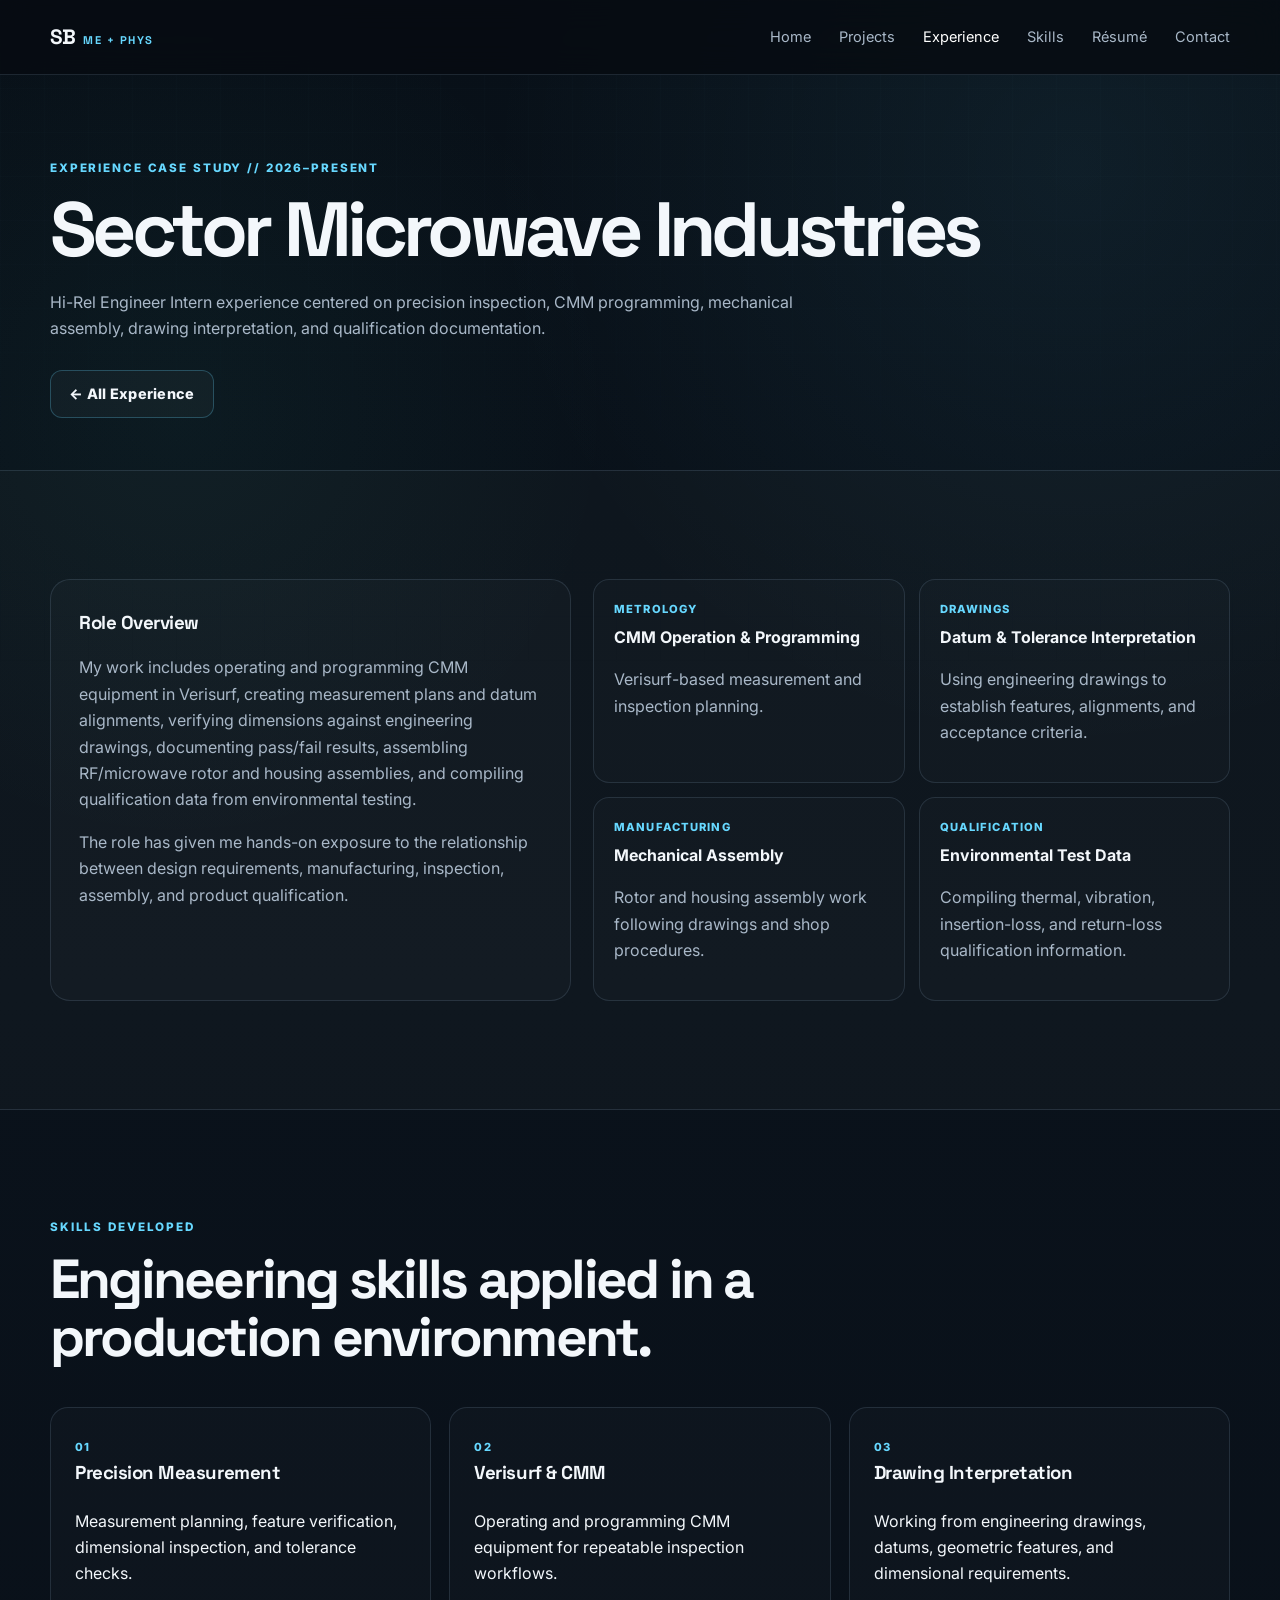
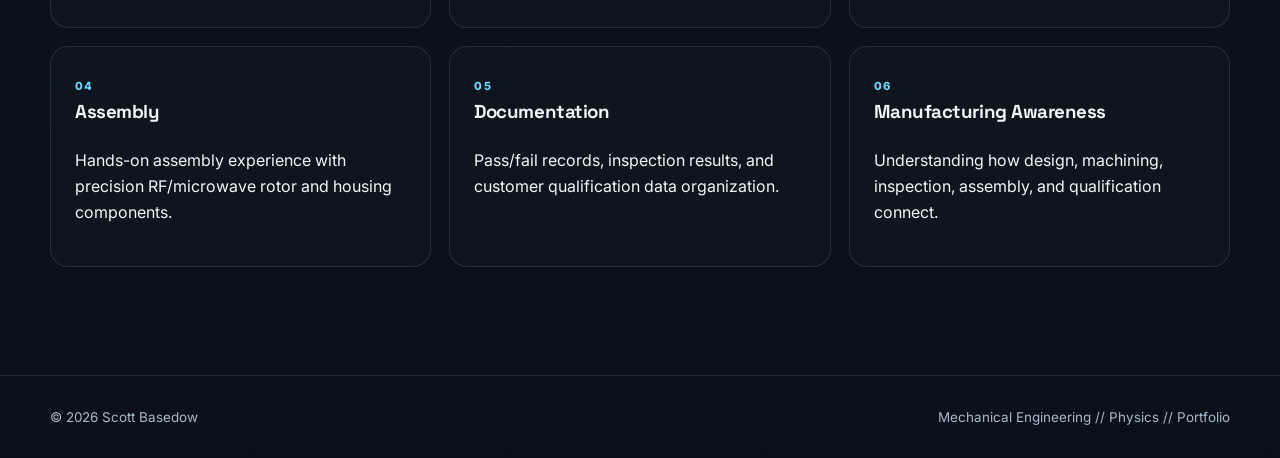
==== experience-sector.html @ db4afb2c "Add files via upload" ====
<!doctype html><html lang="en"><head><meta charset="UTF-8"><meta name="viewport" content="width=device-width,initial-scale=1"><title>Sector Microwave Experience | Scott Basedow</title><link rel="preconnect" href="https://fonts.googleapis.com"><link rel="preconnect" href="https://fonts.gstatic.com" crossorigin><link href="https://fonts.googleapis.com/css2?family=Inter:wght@400;500;600;700;800&family=Space+Grotesk:wght@500;700&display=swap" rel="stylesheet"><link rel="stylesheet" href="style.css"></head><body><header class="site-header"><nav class="nav container"><a class="brand" href="index.html">SB<span>ME + PHYS</span></a><button class="nav-toggle" aria-label="Toggle navigation" aria-expanded="false">☰</button><div class="nav-links"><a href="index.html">Home</a><a href="projects.html">Projects</a><a href="experience.html" class="active">Experience</a><a href="index.html#skills">Skills</a><a href="resume.pdf" target="_blank">Résumé</a><a href="index.html#contact">Contact</a></div></nav></header><main><section class="page-hero"><div class="container reveal"><p class="eyebrow">EXPERIENCE CASE STUDY // 2026–PRESENT</p><h1>Sector Microwave Industries</h1><p class="lead">Hi-Rel Engineer Intern experience centered on precision inspection, CMM programming, mechanical assembly, drawing interpretation, and qualification documentation.</p><div class="btn-row"><a class="btn" href="experience.html">← All Experience</a></div></div></section><section class="section alt"><div class="container experience-detail"><div class="info-panel reveal"><h3>Role Overview</h3><p class="muted">My work includes operating and programming CMM equipment in Verisurf, creating measurement plans and datum alignments, verifying dimensions against engineering drawings, documenting pass/fail results, assembling RF/microwave rotor and housing assemblies, and compiling qualification data from environmental testing.</p><p class="muted">The role has given me hands-on exposure to the relationship between design requirements, manufacturing, inspection, assembly, and product qualification.</p></div><div class="metric-grid reveal"><div class="metric"><span>METROLOGY</span><strong>CMM Operation & Programming</strong><p class="muted">Verisurf-based measurement and inspection planning.</p></div><div class="metric"><span>DRAWINGS</span><strong>Datum & Tolerance Interpretation</strong><p class="muted">Using engineering drawings to establish features, alignments, and acceptance criteria.</p></div><div class="metric"><span>MANUFACTURING</span><strong>Mechanical Assembly</strong><p class="muted">Rotor and housing assembly work following drawings and shop procedures.</p></div><div class="metric"><span>QUALIFICATION</span><strong>Environmental Test Data</strong><p class="muted">Compiling thermal, vibration, insertion-loss, and return-loss qualification information.</p></div></div></div></section><section class="section"><div class="container"><div class="section-header reveal"><p class="eyebrow">SKILLS DEVELOPED</p><h2>Engineering skills applied in a production environment.</h2></div><div class="skill-grid"><div class="skill reveal"><span>01</span><h3>Precision Measurement</h3><p>Measurement planning, feature verification, dimensional inspection, and tolerance checks.</p></div><div class="skill reveal"><span>02</span><h3>Verisurf & CMM</h3><p>Operating and programming CMM equipment for repeatable inspection workflows.</p></div><div class="skill reveal"><span>03</span><h3>Drawing Interpretation</h3><p>Working from engineering drawings, datums, geometric features, and dimensional requirements.</p></div><div class="skill reveal"><span>04</span><h3>Assembly</h3><p>Hands-on assembly experience with precision RF/microwave rotor and housing components.</p></div><div class="skill reveal"><span>05</span><h3>Documentation</h3><p>Pass/fail records, inspection results, and customer qualification data organization.</p></div><div class="skill reveal"><span>06</span><h3>Manufacturing Awareness</h3><p>Understanding how design, machining, inspection, assembly, and qualification connect.</p></div></div></div></section></main><footer><div class="container footer-inner"><span>© <span id="year"></span> Scott Basedow</span><span>Mechanical Engineering // Physics // Portfolio</span></div></footer><script src="script.js"></script></body></html>
---- style.css ----
*{box-sizing:border-box}
:root{
  --bg:#081018;--bg2:#0b141d;--panel:#101b26;--panel2:#142331;
  --text:#f3f7fb;--muted:#a9b8c8;--line:rgba(148,181,210,.16);
  --line2:rgba(103,216,255,.26);--accent:#67d8ff;--accent2:#49d6bd;
  --shadow:0 24px 70px rgba(0,0,0,.34)
}
html{scroll-behavior:smooth}body{margin:0;font-family:Inter,system-ui,sans-serif;color:var(--text);line-height:1.65;background:radial-gradient(circle at 84% 8%,rgba(103,216,255,.07),transparent 27%),radial-gradient(circle at 14% 20%,rgba(73,214,189,.05),transparent 22%),linear-gradient(180deg,#081018,#0a121b 48%,#091019)}
body:before{content:"";position:fixed;inset:0;pointer-events:none;opacity:.13;background-image:linear-gradient(var(--line) 1px,transparent 1px),linear-gradient(90deg,var(--line) 1px,transparent 1px);background-size:44px 44px;mask-image:linear-gradient(to bottom,#000,transparent 90%)}
a{color:inherit;text-decoration:none}img{display:block;max-width:100%}.container{width:min(1180px,calc(100% - 40px));margin:auto;position:relative;z-index:1}
.site-header{position:sticky;top:0;z-index:40;background:rgba(7,12,18,.83);backdrop-filter:blur(16px);border-bottom:1px solid var(--line)}
.nav{height:74px;display:flex;align-items:center;justify-content:space-between}.brand{font-family:'Space Grotesk';font-weight:700;font-size:1.3rem;letter-spacing:-.04em}.brand span{margin-left:8px;font-size:.7rem;letter-spacing:.13em;color:var(--accent)}
.nav-links{display:flex;gap:28px;color:var(--muted);font-size:.91rem}.nav-links a:hover,.nav-links a.active{color:#fff}.nav-toggle{display:none;background:none;border:0;color:#fff;font-size:1.4rem}
.eyebrow{margin:0 0 14px;color:var(--accent);font-size:.73rem;font-weight:800;letter-spacing:.16em}h1,h2,h3,h4{font-family:'Space Grotesk',Inter,sans-serif;margin-top:0}h1{font-size:clamp(3.15rem,6vw,5.7rem);line-height:.97;letter-spacing:-.06em;margin-bottom:22px}h2{font-size:clamp(2rem,4.3vw,3.8rem);line-height:1.05;letter-spacing:-.05em;margin-bottom:16px}h3{letter-spacing:-.025em}.muted,.lead,.section-intro,.card p,.page-copy p,.timeline ul,.small-note{color:var(--muted)}
.btn-row{display:flex;gap:12px;flex-wrap:wrap;margin-top:28px}.btn{min-height:48px;display:inline-flex;align-items:center;justify-content:center;padding:0 18px;border-radius:12px;border:1px solid var(--line2);font-size:.9rem;font-weight:800;letter-spacing:.02em;background:rgba(255,255,255,.03);transition:.2s}.btn:hover{transform:translateY(-2px)}.btn-primary{background:linear-gradient(135deg,var(--accent),var(--accent2));color:#061118;border-color:transparent}
.hero{min-height:calc(100vh - 74px);display:flex;align-items:center;padding:88px 0}.hero-grid{display:grid;grid-template-columns:1.05fr .95fr;gap:64px;align-items:center}.hero-copy .lead{font-size:1.08rem;max-width:720px}.stat-row{display:grid;grid-template-columns:repeat(3,1fr);gap:16px;margin-top:42px}.stat-row div{padding-top:14px;border-top:1px solid var(--line)}.stat-row span{display:block;color:var(--accent);font-size:.7rem;font-weight:800;letter-spacing:.12em;margin-bottom:5px}
.tech-panel{min-height:470px;border:1px solid var(--line2);border-radius:24px;background:linear-gradient(145deg,rgba(16,28,40,.95),rgba(9,17,25,.97));box-shadow:var(--shadow);position:relative;overflow:hidden}.tech-panel:before{content:"";position:absolute;inset:0;background:radial-gradient(circle at 50% 48%,rgba(103,216,255,.08),transparent 33%)}.tech-grid{position:absolute;inset:0;background-image:linear-gradient(rgba(103,216,255,.07) 1px,transparent 1px),linear-gradient(90deg,rgba(103,216,255,.07) 1px,transparent 1px);background-size:30px 30px;opacity:.36}.tech-ring{position:absolute;border:1px solid rgba(103,216,255,.32);border-radius:50%;left:50%;top:50%;transform:translate(-50%,-50%)}.ring1{width:280px;height:280px}.ring2{width:205px;height:205px;border-style:dashed}.ring3{width:96px;height:96px;border-color:rgba(73,214,189,.5)}.tech-axis-h,.tech-axis-v{position:absolute;background:rgba(103,216,255,.24);left:50%;top:50%;transform:translate(-50%,-50%)}.tech-axis-h{width:330px;height:1px}.tech-axis-v{width:1px;height:330px}.tech-label{position:absolute;font-size:.7rem;letter-spacing:.11em;color:var(--muted)}.tl1{top:22px;left:22px}.tl2{right:22px;top:22px}.tl3{left:22px;bottom:22px}.tl4{right:22px;bottom:22px}.tech-core{position:absolute;left:50%;top:50%;transform:translate(-50%,-50%);width:115px;height:115px;border-radius:26px;display:grid;place-items:center;border:1px solid var(--line2);background:#101c28;font-family:'Space Grotesk';font-weight:700;font-size:1.4rem;color:#e9f9ff;box-shadow:0 0 45px rgba(103,216,255,.09)}
.section{padding:108px 0}.alt{background:rgba(255,255,255,.018);border-block:1px solid var(--line)}.section-header{max-width:800px;margin-bottom:40px}.cards{display:grid;grid-template-columns:repeat(3,1fr);gap:18px}.card{border:1px solid var(--line);border-radius:20px;background:rgba(255,255,255,.02);overflow:hidden;transition:.2s}.card:hover{transform:translateY(-4px);border-color:var(--line2)}.card-body{padding:24px}.card-kicker{color:var(--accent);font-size:.7rem;font-weight:800;letter-spacing:.12em;margin-bottom:10px}.card h3{margin-bottom:10px}.thumb{width:100%;height:230px;object-fit:cover;background:#2d4055}.abstract-thumb{height:230px;position:relative;background:linear-gradient(145deg,#12202c,#0b141d);overflow:hidden}.abstract-thumb:before,.abstract-thumb:after{content:"";position:absolute;border-radius:50%;border:1px solid rgba(103,216,255,.3)}.abstract-thumb:before{width:160px;height:160px;left:50%;top:50%;transform:translate(-50%,-50%)}.abstract-thumb:after{width:90px;height:90px;left:50%;top:50%;transform:translate(-50%,-50%);border-style:dashed}.meta-row{display:flex;gap:8px;flex-wrap:wrap;margin-top:16px}.meta-row span{font-size:.7rem;font-weight:700;padding:5px 8px;border:1px solid rgba(103,216,255,.2);border-radius:999px;color:#d8f6ff;background:rgba(103,216,255,.05)}
.split{display:grid;grid-template-columns:1fr 1fr;gap:22px}.page-hero{padding:84px 0 52px}.page-hero .lead{max-width:780px}.project-main{display:grid;grid-template-columns:.9fr 1.1fr;gap:24px;align-items:start}.info-panel{border:1px solid var(--line);border-radius:20px;padding:28px;background:rgba(255,255,255,.02)}.info-panel h3{margin-bottom:12px}.feature-grid{display:grid;grid-template-columns:1fr 1fr;gap:14px;margin-top:14px}.feature{padding:18px;border:1px solid var(--line);border-radius:16px;background:rgba(255,255,255,.015)}.feature h4{margin:0 0 8px}.gallery{display:grid;grid-template-columns:repeat(2,1fr);gap:16px}.gallery figure,.drawing-card{margin:0;border:1px solid var(--line);border-radius:18px;overflow:hidden;background:rgba(255,255,255,.02);cursor:pointer}.gallery .wide{grid-column:span 2}.gallery img{width:100%;height:250px;object-fit:cover;background:#33445c}.gallery .wide img{height:360px}.gallery figcaption,.drawing-card figcaption{padding:14px 16px;font-weight:700}.drawing-grid{display:grid;grid-template-columns:repeat(3,1fr);gap:16px}.drawing-card img{width:100%;height:220px;object-fit:cover;background:#f0f2f4}
.timeline{display:grid;gap:18px}.timeline-item{display:grid;grid-template-columns:150px 1fr;gap:32px;padding:28px;border:1px solid var(--line);border-radius:18px;background:rgba(255,255,255,.02)}.timeline-date{color:var(--accent);font-weight:800;font-size:.75rem;letter-spacing:.1em}.role{color:#d9edf5;margin:.2rem 0 1rem}.experience-detail{display:grid;grid-template-columns:.9fr 1.1fr;gap:22px}.metric-grid{display:grid;grid-template-columns:repeat(2,1fr);gap:14px}.metric{padding:20px;border:1px solid var(--line);border-radius:16px;background:rgba(255,255,255,.015)}.metric span{display:block;color:var(--accent);font-size:.7rem;font-weight:800;letter-spacing:.1em;margin-bottom:6px}
.skill-grid{display:grid;grid-template-columns:repeat(3,1fr);gap:18px}.skill{padding:24px;border:1px solid var(--line);border-radius:18px;background:rgba(255,255,255,.02)}.skill span{color:var(--accent);font-size:.7rem;font-weight:800;letter-spacing:.12em}.education-grid{display:grid;grid-template-columns:1.35fr 1fr 1fr;gap:18px}.education-card{padding:24px;border:1px solid var(--line);border-radius:18px;background:rgba(255,255,255,.02)}.education-card.primary{border-color:var(--line2);background:linear-gradient(145deg,rgba(103,216,255,.08),rgba(255,255,255,.02))}.education-card .edu-tag{color:var(--accent);font-size:.7rem;font-weight:800;letter-spacing:.12em}.contact-box{padding:42px;border:1px solid var(--line2);border-radius:22px;background:linear-gradient(145deg,rgba(16,28,40,.92),rgba(10,17,25,.94));box-shadow:var(--shadow)}
footer{padding:30px 0;border-top:1px solid var(--line);color:var(--muted);font-size:.84rem}.footer-inner{display:flex;justify-content:space-between;gap:20px}.reveal{opacity:0;transform:translateY(18px);transition:.7s}.reveal.visible{opacity:1;transform:none}
.lightbox{position:fixed;inset:0;display:none;align-items:center;justify-content:center;flex-direction:column;background:rgba(3,7,11,.91);padding:28px;z-index:80}.lightbox.open{display:flex}.lightbox img{max-width:min(1120px,92vw);max-height:78vh;border-radius:16px;box-shadow:var(--shadow);background:#fff}.lightbox p{color:#e0eff6}.lightbox-close,.lightbox-nav{position:absolute;border:1px solid var(--line2);background:rgba(255,255,255,.08);color:#fff;cursor:pointer}.lightbox-close{top:20px;right:24px;width:44px;height:44px;border-radius:50%;font-size:1.8rem}.lightbox-nav{top:50%;transform:translateY(-50%);width:50px;height:50px;border-radius:50%;font-size:2rem}.prev{left:22px}.next{right:22px}
@media(max-width:1020px){.hero-grid,.project-main,.experience-detail,.split{grid-template-columns:1fr}.cards,.drawing-grid,.skill-grid{grid-template-columns:1fr 1fr}.education-grid{grid-template-columns:1fr 1fr}.education-card.primary{grid-column:1/-1}}
@media(max-width:720px){.container{width:min(100% - 24px,1180px)}.nav-toggle{display:block}.nav-links{display:none;position:absolute;top:74px;left:0;right:0;flex-direction:column;gap:16px;padding:20px;background:#0a121a;border-bottom:1px solid var(--line)}.nav-links.open{display:flex}.hero{padding:62px 0}h1{font-size:2.9rem}.stat-row,.cards,.feature-grid,.gallery,.drawing-grid,.skill-grid,.education-grid,.metric-grid{grid-template-columns:1fr}.gallery .wide{grid-column:auto}.gallery img,.gallery .wide img,.drawing-card img{height:auto}.timeline-item{grid-template-columns:1fr;gap:8px}.footer-inner{flex-direction:column}.lightbox-nav{display:none}}
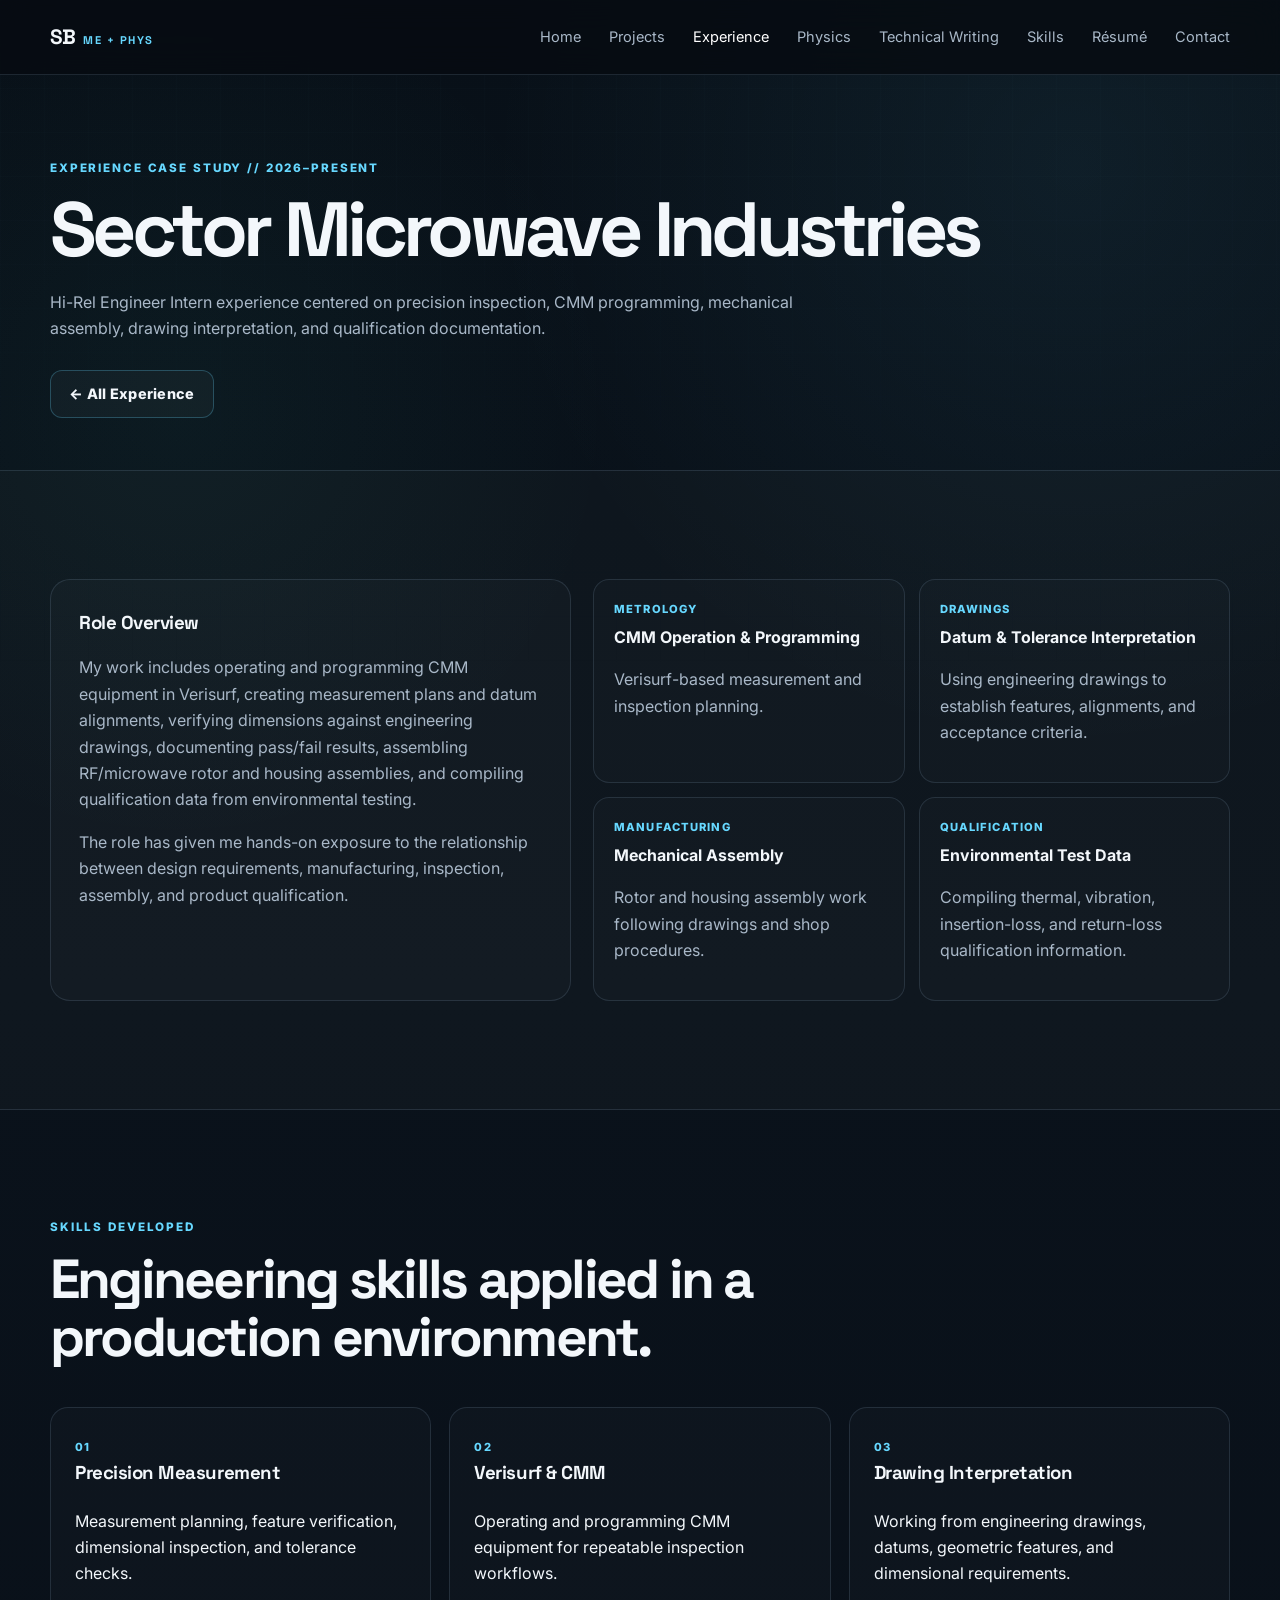
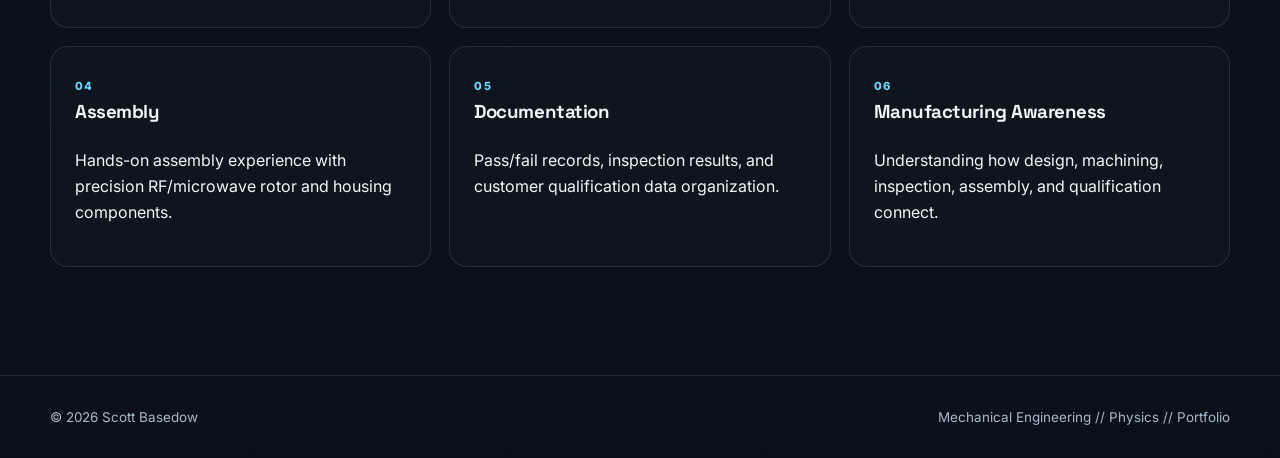
==== commit b2fd4833: "Add files via upload" ====
--- a/experience-sector.html
+++ b/experience-sector.html
@@ -1 +1 @@
-<!doctype html><html lang="en"><head><meta charset="UTF-8"><meta name="viewport" content="width=device-width,initial-scale=1"><title>Sector Microwave Experience | Scott Basedow</title><link rel="preconnect" href="https://fonts.googleapis.com"><link rel="preconnect" href="https://fonts.gstatic.com" crossorigin><link href="https://fonts.googleapis.com/css2?family=Inter:wght@400;500;600;700;800&family=Space+Grotesk:wght@500;700&display=swap" rel="stylesheet"><link rel="stylesheet" href="style.css"></head><body><header class="site-header"><nav class="nav container"><a class="brand" href="index.html">SB<span>ME + PHYS</span></a><button class="nav-toggle" aria-label="Toggle navigation" aria-expanded="false">☰</button><div class="nav-links"><a href="index.html">Home</a><a href="projects.html">Projects</a><a href="experience.html" class="active">Experience</a><a href="index.html#skills">Skills</a><a href="resume.pdf" target="_blank">Résumé</a><a href="index.html#contact">Contact</a></div></nav></header><main><section class="page-hero"><div class="container reveal"><p class="eyebrow">EXPERIENCE CASE STUDY // 2026–PRESENT</p><h1>Sector Microwave Industries</h1><p class="lead">Hi-Rel Engineer Intern experience centered on precision inspection, CMM programming, mechanical assembly, drawing interpretation, and qualification documentation.</p><div class="btn-row"><a class="btn" href="experience.html">← All Experience</a></div></div></section><section class="section alt"><div class="container experience-detail"><div class="info-panel reveal"><h3>Role Overview</h3><p class="muted">My work includes operating and programming CMM equipment in Verisurf, creating measurement plans and datum alignments, verifying dimensions against engineering drawings, documenting pass/fail results, assembling RF/microwave rotor and housing assemblies, and compiling qualification data from environmental testing.</p><p class="muted">The role has given me hands-on exposure to the relationship between design requirements, manufacturing, inspection, assembly, and product qualification.</p></div><div class="metric-grid reveal"><div class="metric"><span>METROLOGY</span><strong>CMM Operation & Programming</strong><p class="muted">Verisurf-based measurement and inspection planning.</p></div><div class="metric"><span>DRAWINGS</span><strong>Datum & Tolerance Interpretation</strong><p class="muted">Using engineering drawings to establish features, alignments, and acceptance criteria.</p></div><div class="metric"><span>MANUFACTURING</span><strong>Mechanical Assembly</strong><p class="muted">Rotor and housing assembly work following drawings and shop procedures.</p></div><div class="metric"><span>QUALIFICATION</span><strong>Environmental Test Data</strong><p class="muted">Compiling thermal, vibration, insertion-loss, and return-loss qualification information.</p></div></div></div></section><section class="section"><div class="container"><div class="section-header reveal"><p class="eyebrow">SKILLS DEVELOPED</p><h2>Engineering skills applied in a production environment.</h2></div><div class="skill-grid"><div class="skill reveal"><span>01</span><h3>Precision Measurement</h3><p>Measurement planning, feature verification, dimensional inspection, and tolerance checks.</p></div><div class="skill reveal"><span>02</span><h3>Verisurf & CMM</h3><p>Operating and programming CMM equipment for repeatable inspection workflows.</p></div><div class="skill reveal"><span>03</span><h3>Drawing Interpretation</h3><p>Working from engineering drawings, datums, geometric features, and dimensional requirements.</p></div><div class="skill reveal"><span>04</span><h3>Assembly</h3><p>Hands-on assembly experience with precision RF/microwave rotor and housing components.</p></div><div class="skill reveal"><span>05</span><h3>Documentation</h3><p>Pass/fail records, inspection results, and customer qualification data organization.</p></div><div class="skill reveal"><span>06</span><h3>Manufacturing Awareness</h3><p>Understanding how design, machining, inspection, assembly, and qualification connect.</p></div></div></div></section></main><footer><div class="container footer-inner"><span>© <span id="year"></span> Scott Basedow</span><span>Mechanical Engineering // Physics // Portfolio</span></div></footer><script src="script.js"></script></body></html>+<!doctype html><html lang="en"><head><meta charset="UTF-8"><meta name="viewport" content="width=device-width,initial-scale=1"><title>Sector Microwave Experience | Scott Basedow</title><link rel="preconnect" href="https://fonts.googleapis.com"><link rel="preconnect" href="https://fonts.gstatic.com" crossorigin><link href="https://fonts.googleapis.com/css2?family=Inter:wght@400;500;600;700;800&family=Space+Grotesk:wght@500;700&display=swap" rel="stylesheet"><link rel="stylesheet" href="style.css"></head><body><header class="site-header"><nav class="nav container"><a class="brand" href="index.html">SB<span>ME + PHYS</span></a><button class="nav-toggle" aria-label="Toggle navigation" aria-expanded="false">☰</button><div class="nav-links"><a href="index.html">Home</a><a href="projects.html">Projects</a><a href="experience.html" class="active">Experience</a><a href="physics.html">Physics</a><a href="technical-writing.html">Technical Writing</a><a href="index.html#skills">Skills</a><a href="resume.pdf" target="_blank">Résumé</a><a href="index.html#contact">Contact</a></div></nav></header><main><section class="page-hero"><div class="container reveal"><p class="eyebrow">EXPERIENCE CASE STUDY // 2026–PRESENT</p><h1>Sector Microwave Industries</h1><p class="lead">Hi-Rel Engineer Intern experience centered on precision inspection, CMM programming, mechanical assembly, drawing interpretation, and qualification documentation.</p><div class="btn-row"><a class="btn" href="experience.html">← All Experience</a></div></div></section><section class="section alt"><div class="container experience-detail"><div class="info-panel reveal"><h3>Role Overview</h3><p class="muted">My work includes operating and programming CMM equipment in Verisurf, creating measurement plans and datum alignments, verifying dimensions against engineering drawings, documenting pass/fail results, assembling RF/microwave rotor and housing assemblies, and compiling qualification data from environmental testing.</p><p class="muted">The role has given me hands-on exposure to the relationship between design requirements, manufacturing, inspection, assembly, and product qualification.</p></div><div class="metric-grid reveal"><div class="metric"><span>METROLOGY</span><strong>CMM Operation & Programming</strong><p class="muted">Verisurf-based measurement and inspection planning.</p></div><div class="metric"><span>DRAWINGS</span><strong>Datum & Tolerance Interpretation</strong><p class="muted">Using engineering drawings to establish features, alignments, and acceptance criteria.</p></div><div class="metric"><span>MANUFACTURING</span><strong>Mechanical Assembly</strong><p class="muted">Rotor and housing assembly work following drawings and shop procedures.</p></div><div class="metric"><span>QUALIFICATION</span><strong>Environmental Test Data</strong><p class="muted">Compiling thermal, vibration, insertion-loss, and return-loss qualification information.</p></div></div></div></section><section class="section"><div class="container"><div class="section-header reveal"><p class="eyebrow">SKILLS DEVELOPED</p><h2>Engineering skills applied in a production environment.</h2></div><div class="skill-grid"><div class="skill reveal"><span>01</span><h3>Precision Measurement</h3><p>Measurement planning, feature verification, dimensional inspection, and tolerance checks.</p></div><div class="skill reveal"><span>02</span><h3>Verisurf & CMM</h3><p>Operating and programming CMM equipment for repeatable inspection workflows.</p></div><div class="skill reveal"><span>03</span><h3>Drawing Interpretation</h3><p>Working from engineering drawings, datums, geometric features, and dimensional requirements.</p></div><div class="skill reveal"><span>04</span><h3>Assembly</h3><p>Hands-on assembly experience with precision RF/microwave rotor and housing components.</p></div><div class="skill reveal"><span>05</span><h3>Documentation</h3><p>Pass/fail records, inspection results, and customer qualification data organization.</p></div><div class="skill reveal"><span>06</span><h3>Manufacturing Awareness</h3><p>Understanding how design, machining, inspection, assembly, and qualification connect.</p></div></div></div></section></main><footer><div class="container footer-inner"><span>© <span id="year"></span> Scott Basedow</span><span>Mechanical Engineering // Physics // Portfolio</span></div></footer><script src="script.js"></script></body></html>
--- a/style.css
+++ b/style.css
@@ -23,3 +23,50 @@
 .lightbox{position:fixed;inset:0;display:none;align-items:center;justify-content:center;flex-direction:column;background:rgba(3,7,11,.91);padding:28px;z-index:80}.lightbox.open{display:flex}.lightbox img{max-width:min(1120px,92vw);max-height:78vh;border-radius:16px;box-shadow:var(--shadow);background:#fff}.lightbox p{color:#e0eff6}.lightbox-close,.lightbox-nav{position:absolute;border:1px solid var(--line2);background:rgba(255,255,255,.08);color:#fff;cursor:pointer}.lightbox-close{top:20px;right:24px;width:44px;height:44px;border-radius:50%;font-size:1.8rem}.lightbox-nav{top:50%;transform:translateY(-50%);width:50px;height:50px;border-radius:50%;font-size:2rem}.prev{left:22px}.next{right:22px}
 @media(max-width:1020px){.hero-grid,.project-main,.experience-detail,.split{grid-template-columns:1fr}.cards,.drawing-grid,.skill-grid{grid-template-columns:1fr 1fr}.education-grid{grid-template-columns:1fr 1fr}.education-card.primary{grid-column:1/-1}}
 @media(max-width:720px){.container{width:min(100% - 24px,1180px)}.nav-toggle{display:block}.nav-links{display:none;position:absolute;top:74px;left:0;right:0;flex-direction:column;gap:16px;padding:20px;background:#0a121a;border-bottom:1px solid var(--line)}.nav-links.open{display:flex}.hero{padding:62px 0}h1{font-size:2.9rem}.stat-row,.cards,.feature-grid,.gallery,.drawing-grid,.skill-grid,.education-grid,.metric-grid{grid-template-columns:1fr}.gallery .wide{grid-column:auto}.gallery img,.gallery .wide img,.drawing-card img{height:auto}.timeline-item{grid-template-columns:1fr;gap:8px}.footer-inner{flex-direction:column}.lightbox-nav{display:none}}
+
+/* V7: additional projects + technical writing */
+.contain-thumb{object-fit:contain;background:#e9e9e9}
+.additional-cards{grid-template-columns:repeat(2,minmax(0,1fr));max-width:850px}
+.report-thumb{height:230px;position:relative;display:grid;place-items:center;background:linear-gradient(145deg,#12202c,#0b141d);overflow:hidden}
+.report-thumb:before{content:"";position:absolute;width:145px;height:185px;background:#f4f6f7;border-radius:5px;box-shadow:0 18px 45px rgba(0,0,0,.32);transform:rotate(-3deg)}
+.report-thumb span{position:relative;z-index:2;text-align:center;color:#0a1720;font-family:'Space Grotesk';font-weight:700;letter-spacing:.08em;line-height:1.2}
+.report-lines{position:absolute;z-index:2;width:92px;height:64px;top:58%;left:50%;transform:translate(-50%,-50%);background:repeating-linear-gradient(to bottom,#b5c0c8 0 2px,transparent 2px 11px)}
+.project-screen{width:100%;border-radius:14px;border:1px solid var(--line);background:#eee}
+.image-caption{margin:12px 0 0;color:var(--muted);font-size:.82rem}
+.writing-layout{display:grid;grid-template-columns:1.1fr .9fr;gap:24px;align-items:stretch}
+.report-placeholder{min-height:500px;border:1px solid var(--line2);border-radius:20px;background:linear-gradient(145deg,#111f2b,#0b151e);display:grid;place-items:center;position:relative;overflow:hidden}
+.report-placeholder:before{content:"";position:absolute;inset:0;background-image:linear-gradient(rgba(103,216,255,.05) 1px,transparent 1px),linear-gradient(90deg,rgba(103,216,255,.05) 1px,transparent 1px);background-size:28px 28px}
+.paper-sheet{position:relative;z-index:2;width:260px;height:345px;background:#f7f8f8;border-radius:5px;padding:30px;box-shadow:0 25px 60px rgba(0,0,0,.35)}
+.paper-title{width:72%;height:10px;background:#223541;margin-bottom:10px}.paper-subtitle{width:46%;height:6px;background:#92a3ae;margin-bottom:26px}
+.paper-line{height:5px;background:#c5cdd2;margin:10px 0;width:72%}.paper-line.wide{width:100%}
+.paper-figure{height:96px;margin:22px 0;border:1px solid #8da1ad;background:linear-gradient(145deg,#e5ecef,#f6f8f9);display:grid;place-items:center;color:#60717c;font-size:.65rem;letter-spacing:.09em;font-weight:800}
+.coming-badge{position:absolute;z-index:3;right:22px;bottom:22px;padding:7px 10px;border:1px solid var(--line2);border-radius:999px;background:#0c1b25;color:var(--accent);font-size:.68rem;font-weight:800;letter-spacing:.12em}
+@media(max-width:1020px){.writing-layout{grid-template-columns:1fr}}
+@media(max-width:720px){.additional-cards{grid-template-columns:1fr}}
+
+/* V8: physics + instrumentation */
+.physics-grid{display:grid;grid-template-columns:repeat(3,minmax(0,1fr));gap:18px}
+.physics-card{padding:24px;border:1px solid var(--line);border-radius:18px;background:rgba(255,255,255,.02)}
+.physics-card h3{margin:14px 0 8px}
+.physics-card p{color:var(--muted);margin:0}
+.instrument-icon{width:58px;height:58px;border:1px solid var(--line2);border-radius:14px;background:#0c1a24;position:relative;display:grid;place-items:center;color:var(--accent)}
+.scope-icon:before{content:"";width:34px;height:24px;border:2px solid currentColor;border-radius:3px}
+.scope-icon span{position:absolute;width:25px;height:2px;background:currentColor;transform:rotate(-12deg);box-shadow:7px 5px 0 -1px currentColor,-7px -5px 0 -1px currentColor}
+.wave-icon:before{content:"∿";font-size:2.4rem;line-height:1;font-weight:700}
+.meter-icon:before{content:"V";font-family:'Space Grotesk';font-size:1.6rem;font-weight:700;border:2px solid currentColor;width:32px;height:32px;border-radius:50%;display:grid;place-items:center}
+.breadboard-icon:before{content:"";width:34px;height:28px;border:2px solid currentColor;background:radial-gradient(circle,currentColor 1.2px,transparent 1.4px);background-size:7px 7px}
+.supply-icon:before{content:"DC";font-family:'Space Grotesk';font-size:.9rem;font-weight:800;border:2px solid currentColor;padding:7px 5px;border-radius:3px}
+.data-icon:before{content:"Σ";font-family:serif;font-size:2rem;font-weight:700}
+.physics-detail-grid{display:grid;grid-template-columns:1.05fr .95fr;gap:24px}
+.instrument-panel{border:1px solid var(--line2);border-radius:20px;overflow:hidden;background:#0b151e;box-shadow:var(--shadow)}
+.scope-screen{height:360px;position:relative;display:grid;place-items:center;color:var(--accent);background:#071119;overflow:hidden}
+.scope-grid{position:absolute;inset:0;background-image:linear-gradient(rgba(103,216,255,.08) 1px,transparent 1px),linear-gradient(90deg,rgba(103,216,255,.08) 1px,transparent 1px);background-size:40px 40px}
+.scope-screen svg{position:relative;width:88%;filter:drop-shadow(0 0 9px rgba(103,216,255,.28))}
+.instrument-readout{display:grid;grid-template-columns:repeat(3,1fr);gap:10px;padding:16px 18px;border-top:1px solid var(--line)}
+.instrument-readout span,.instrument-readout strong{display:block}.instrument-readout span{color:var(--muted);font-size:.66rem;letter-spacing:.12em}.instrument-readout strong{font-size:.82rem;margin-top:4px}
+.physics-thumb{height:230px;display:grid;place-items:center;position:relative;overflow:hidden;background:linear-gradient(145deg,#0d1d28,#07121a);color:var(--accent)}
+.physics-thumb:before{content:"";position:absolute;inset:0;background-image:linear-gradient(rgba(103,216,255,.07) 1px,transparent 1px),linear-gradient(90deg,rgba(103,216,255,.07) 1px,transparent 1px);background-size:25px 25px}
+.physics-thumb span{position:relative;z-index:2;text-align:center;font-family:'Space Grotesk';font-weight:700;letter-spacing:.1em;line-height:1.15}
+.physics-wave{position:absolute;z-index:2;width:170px;height:60px;border-top:4px solid currentColor;border-radius:50%;transform:translateY(30px) rotate(-4deg);opacity:.7}
+@media(max-width:1020px){.physics-grid{grid-template-columns:1fr 1fr}.physics-detail-grid{grid-template-columns:1fr}}
+@media(max-width:720px){.physics-grid{grid-template-columns:1fr}.scope-screen{height:280px}}
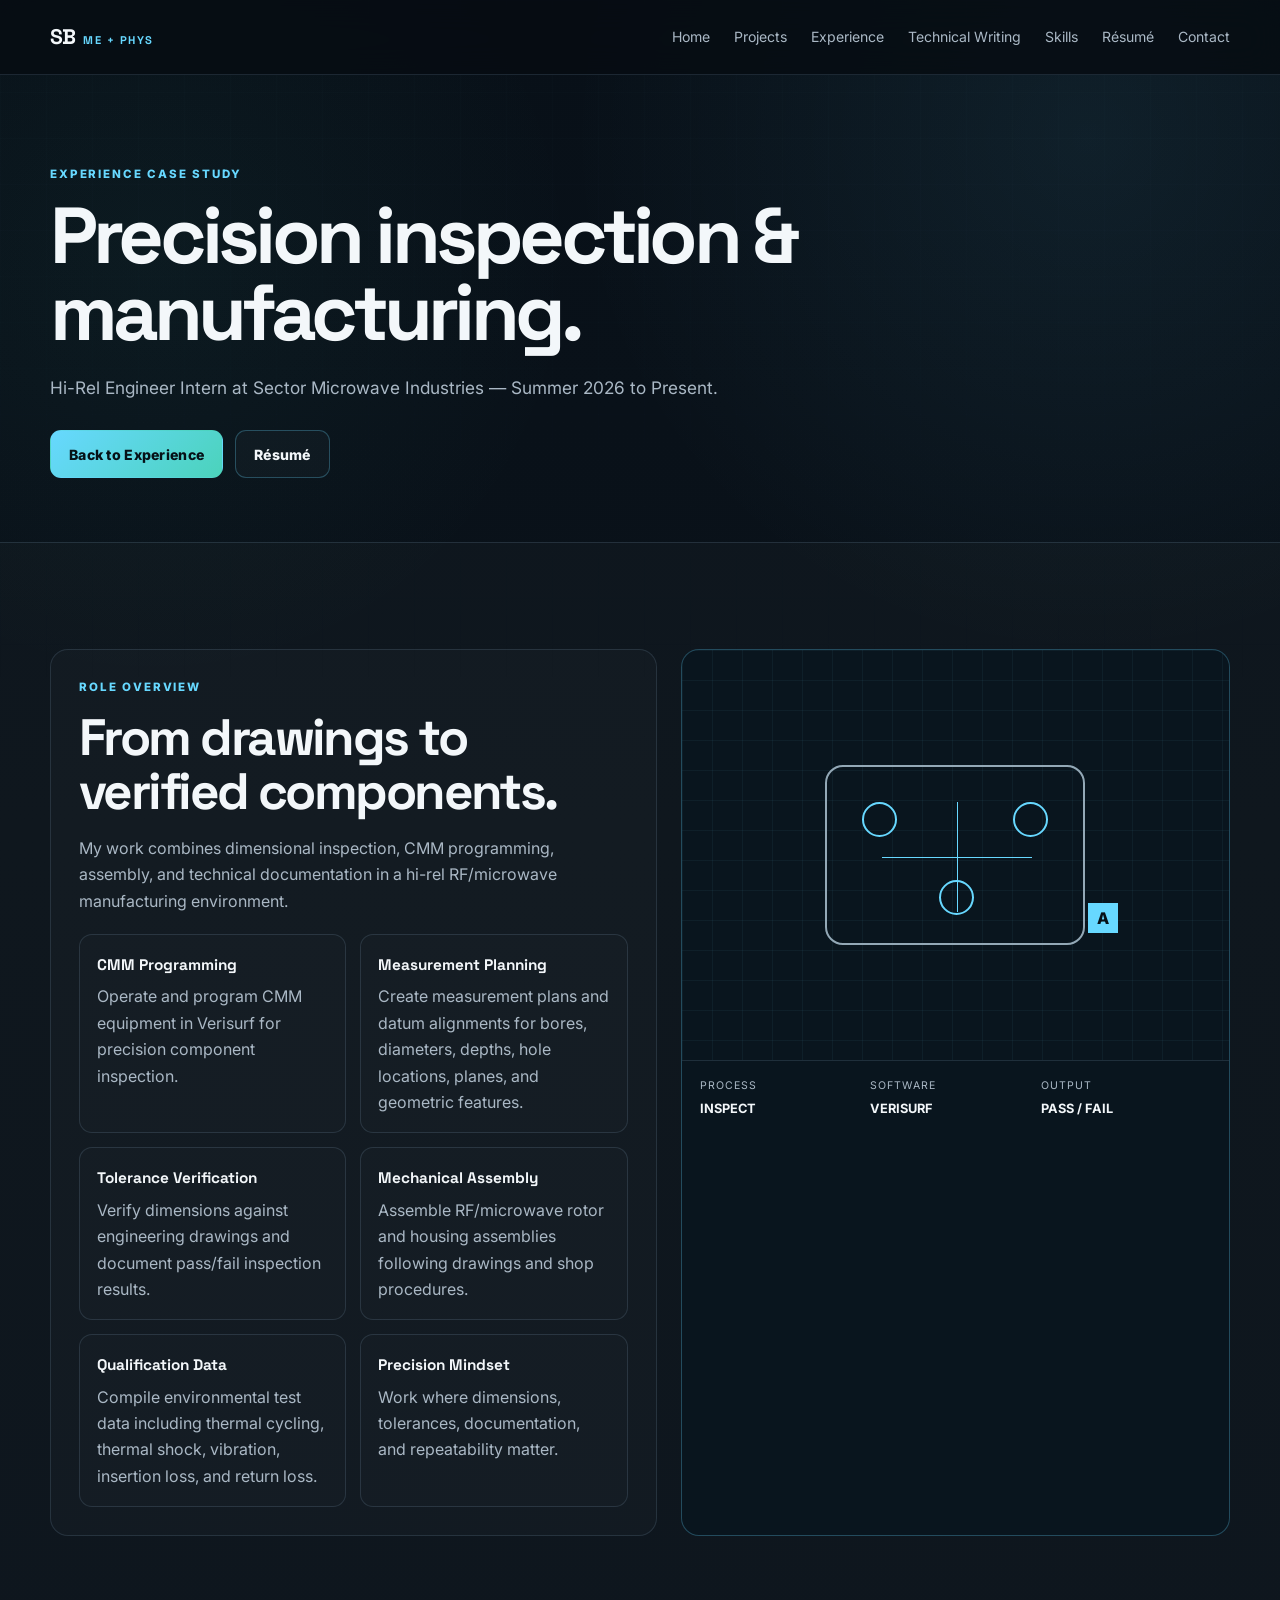
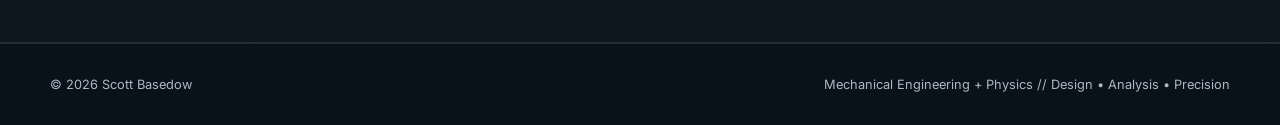
==== commit 67057a48: "Add files via upload" ====
--- a/experience-sector.html
+++ b/experience-sector.html
@@ -1 +1,8 @@
-<!doctype html><html lang="en"><head><meta charset="UTF-8"><meta name="viewport" content="width=device-width,initial-scale=1"><title>Sector Microwave Experience | Scott Basedow</title><link rel="preconnect" href="https://fonts.googleapis.com"><link rel="preconnect" href="https://fonts.gstatic.com" crossorigin><link href="https://fonts.googleapis.com/css2?family=Inter:wght@400;500;600;700;800&family=Space+Grotesk:wght@500;700&display=swap" rel="stylesheet"><link rel="stylesheet" href="style.css"></head><body><header class="site-header"><nav class="nav container"><a class="brand" href="index.html">SB<span>ME + PHYS</span></a><button class="nav-toggle" aria-label="Toggle navigation" aria-expanded="false">☰</button><div class="nav-links"><a href="index.html">Home</a><a href="projects.html">Projects</a><a href="experience.html" class="active">Experience</a><a href="physics.html">Physics</a><a href="technical-writing.html">Technical Writing</a><a href="index.html#skills">Skills</a><a href="resume.pdf" target="_blank">Résumé</a><a href="index.html#contact">Contact</a></div></nav></header><main><section class="page-hero"><div class="container reveal"><p class="eyebrow">EXPERIENCE CASE STUDY // 2026–PRESENT</p><h1>Sector Microwave Industries</h1><p class="lead">Hi-Rel Engineer Intern experience centered on precision inspection, CMM programming, mechanical assembly, drawing interpretation, and qualification documentation.</p><div class="btn-row"><a class="btn" href="experience.html">← All Experience</a></div></div></section><section class="section alt"><div class="container experience-detail"><div class="info-panel reveal"><h3>Role Overview</h3><p class="muted">My work includes operating and programming CMM equipment in Verisurf, creating measurement plans and datum alignments, verifying dimensions against engineering drawings, documenting pass/fail results, assembling RF/microwave rotor and housing assemblies, and compiling qualification data from environmental testing.</p><p class="muted">The role has given me hands-on exposure to the relationship between design requirements, manufacturing, inspection, assembly, and product qualification.</p></div><div class="metric-grid reveal"><div class="metric"><span>METROLOGY</span><strong>CMM Operation & Programming</strong><p class="muted">Verisurf-based measurement and inspection planning.</p></div><div class="metric"><span>DRAWINGS</span><strong>Datum & Tolerance Interpretation</strong><p class="muted">Using engineering drawings to establish features, alignments, and acceptance criteria.</p></div><div class="metric"><span>MANUFACTURING</span><strong>Mechanical Assembly</strong><p class="muted">Rotor and housing assembly work following drawings and shop procedures.</p></div><div class="metric"><span>QUALIFICATION</span><strong>Environmental Test Data</strong><p class="muted">Compiling thermal, vibration, insertion-loss, and return-loss qualification information.</p></div></div></div></section><section class="section"><div class="container"><div class="section-header reveal"><p class="eyebrow">SKILLS DEVELOPED</p><h2>Engineering skills applied in a production environment.</h2></div><div class="skill-grid"><div class="skill reveal"><span>01</span><h3>Precision Measurement</h3><p>Measurement planning, feature verification, dimensional inspection, and tolerance checks.</p></div><div class="skill reveal"><span>02</span><h3>Verisurf & CMM</h3><p>Operating and programming CMM equipment for repeatable inspection workflows.</p></div><div class="skill reveal"><span>03</span><h3>Drawing Interpretation</h3><p>Working from engineering drawings, datums, geometric features, and dimensional requirements.</p></div><div class="skill reveal"><span>04</span><h3>Assembly</h3><p>Hands-on assembly experience with precision RF/microwave rotor and housing components.</p></div><div class="skill reveal"><span>05</span><h3>Documentation</h3><p>Pass/fail records, inspection results, and customer qualification data organization.</p></div><div class="skill reveal"><span>06</span><h3>Manufacturing Awareness</h3><p>Understanding how design, machining, inspection, assembly, and qualification connect.</p></div></div></div></section></main><footer><div class="container footer-inner"><span>© <span id="year"></span> Scott Basedow</span><span>Mechanical Engineering // Physics // Portfolio</span></div></footer><script src="script.js"></script></body></html>+<!doctype html><html lang="en"><head><meta charset="UTF-8"><meta name="viewport" content="width=device-width,initial-scale=1"><meta name="description" content="Sector Microwave Industries engineering internship experience"><title>Sector Microwave | Scott Basedow</title><link rel="preconnect" href="https://fonts.googleapis.com"><link rel="preconnect" href="https://fonts.gstatic.com" crossorigin><link href="https://fonts.googleapis.com/css2?family=Inter:wght@400;500;600;700;800&family=Space+Grotesk:wght@500;600;700&display=swap" rel="stylesheet"><link rel="stylesheet" href="style.css"></head><body><header class="site-header"><nav class="nav container">
+<a class="brand" href="index.html">SB<span>ME + PHYS</span></a>
+<button class="nav-toggle" aria-label="Toggle navigation" aria-expanded="false">☰</button>
+<div class="nav-links">
+<a href="index.html">Home</a><a href="projects.html">Projects</a><a href="experience.html">Experience</a><a href="technical-writing.html">Technical Writing</a><a href="index.html#skills">Skills</a><a href="resume.pdf" target="_blank">Résumé</a><a href="index.html#contact">Contact</a>
+</div></nav></header><main>
+<section class="page-hero"><div class="container reveal"><p class="eyebrow">EXPERIENCE CASE STUDY</p><h1>Precision inspection & manufacturing.</h1><p class="lead">Hi-Rel Engineer Intern at Sector Microwave Industries — Summer 2026 to Present.</p><div class="btn-row"><a class="btn btn-primary" href="experience.html">Back to Experience</a><a class="btn" href="resume.pdf" target="_blank">Résumé</a></div></div></section>
+<section class="section alt"><div class="container case-grid"><div class="info-panel reveal"><p class="eyebrow">ROLE OVERVIEW</p><h2>From drawings to verified components.</h2><p class="muted">My work combines dimensional inspection, CMM programming, assembly, and technical documentation in a hi-rel RF/microwave manufacturing environment.</p><div class="feature-grid"><div class="feature"><h4>CMM Programming</h4><p class="muted">Operate and program CMM equipment in Verisurf for precision component inspection.</p></div><div class="feature"><h4>Measurement Planning</h4><p class="muted">Create measurement plans and datum alignments for bores, diameters, depths, hole locations, planes, and geometric features.</p></div><div class="feature"><h4>Tolerance Verification</h4><p class="muted">Verify dimensions against engineering drawings and document pass/fail inspection results.</p></div><div class="feature"><h4>Mechanical Assembly</h4><p class="muted">Assemble RF/microwave rotor and housing assemblies following drawings and shop procedures.</p></div><div class="feature"><h4>Qualification Data</h4><p class="muted">Compile environmental test data including thermal cycling, thermal shock, vibration, insertion loss, and return loss.</p></div><div class="feature"><h4>Precision Mindset</h4><p class="muted">Work where dimensions, tolerances, documentation, and repeatability matter.</p></div></div></div><div class="inspection-panel reveal"><div class="inspection-screen"><div class="inspection-grid"></div><div class="part-outline"><span class="hole h1"></span><span class="hole h2"></span><span class="hole h3"></span><span class="datum-mark">A</span><span class="measure-line ml1"></span><span class="measure-line ml2"></span></div></div><div class="instrument-readout"><div><span>PROCESS</span><strong>INSPECT</strong></div><div><span>SOFTWARE</span><strong>VERISURF</strong></div><div><span>OUTPUT</span><strong>PASS / FAIL</strong></div></div></div></div></section></main><footer><div class="container footer-inner"><span>© <span id="year"></span> Scott Basedow</span><span>Mechanical Engineering + Physics // Design • Analysis • Precision</span></div></footer><script src="script.js"></script></body></html>
--- a/style.css
+++ b/style.css
@@ -1,72 +1,17 @@
 *{box-sizing:border-box}
-:root{
-  --bg:#081018;--bg2:#0b141d;--panel:#101b26;--panel2:#142331;
-  --text:#f3f7fb;--muted:#a9b8c8;--line:rgba(148,181,210,.16);
-  --line2:rgba(103,216,255,.26);--accent:#67d8ff;--accent2:#49d6bd;
-  --shadow:0 24px 70px rgba(0,0,0,.34)
-}
-html{scroll-behavior:smooth}body{margin:0;font-family:Inter,system-ui,sans-serif;color:var(--text);line-height:1.65;background:radial-gradient(circle at 84% 8%,rgba(103,216,255,.07),transparent 27%),radial-gradient(circle at 14% 20%,rgba(73,214,189,.05),transparent 22%),linear-gradient(180deg,#081018,#0a121b 48%,#091019)}
-body:before{content:"";position:fixed;inset:0;pointer-events:none;opacity:.13;background-image:linear-gradient(var(--line) 1px,transparent 1px),linear-gradient(90deg,var(--line) 1px,transparent 1px);background-size:44px 44px;mask-image:linear-gradient(to bottom,#000,transparent 90%)}
-a{color:inherit;text-decoration:none}img{display:block;max-width:100%}.container{width:min(1180px,calc(100% - 40px));margin:auto;position:relative;z-index:1}
-.site-header{position:sticky;top:0;z-index:40;background:rgba(7,12,18,.83);backdrop-filter:blur(16px);border-bottom:1px solid var(--line)}
-.nav{height:74px;display:flex;align-items:center;justify-content:space-between}.brand{font-family:'Space Grotesk';font-weight:700;font-size:1.3rem;letter-spacing:-.04em}.brand span{margin-left:8px;font-size:.7rem;letter-spacing:.13em;color:var(--accent)}
-.nav-links{display:flex;gap:28px;color:var(--muted);font-size:.91rem}.nav-links a:hover,.nav-links a.active{color:#fff}.nav-toggle{display:none;background:none;border:0;color:#fff;font-size:1.4rem}
-.eyebrow{margin:0 0 14px;color:var(--accent);font-size:.73rem;font-weight:800;letter-spacing:.16em}h1,h2,h3,h4{font-family:'Space Grotesk',Inter,sans-serif;margin-top:0}h1{font-size:clamp(3.15rem,6vw,5.7rem);line-height:.97;letter-spacing:-.06em;margin-bottom:22px}h2{font-size:clamp(2rem,4.3vw,3.8rem);line-height:1.05;letter-spacing:-.05em;margin-bottom:16px}h3{letter-spacing:-.025em}.muted,.lead,.section-intro,.card p,.page-copy p,.timeline ul,.small-note{color:var(--muted)}
-.btn-row{display:flex;gap:12px;flex-wrap:wrap;margin-top:28px}.btn{min-height:48px;display:inline-flex;align-items:center;justify-content:center;padding:0 18px;border-radius:12px;border:1px solid var(--line2);font-size:.9rem;font-weight:800;letter-spacing:.02em;background:rgba(255,255,255,.03);transition:.2s}.btn:hover{transform:translateY(-2px)}.btn-primary{background:linear-gradient(135deg,var(--accent),var(--accent2));color:#061118;border-color:transparent}
-.hero{min-height:calc(100vh - 74px);display:flex;align-items:center;padding:88px 0}.hero-grid{display:grid;grid-template-columns:1.05fr .95fr;gap:64px;align-items:center}.hero-copy .lead{font-size:1.08rem;max-width:720px}.stat-row{display:grid;grid-template-columns:repeat(3,1fr);gap:16px;margin-top:42px}.stat-row div{padding-top:14px;border-top:1px solid var(--line)}.stat-row span{display:block;color:var(--accent);font-size:.7rem;font-weight:800;letter-spacing:.12em;margin-bottom:5px}
-.tech-panel{min-height:470px;border:1px solid var(--line2);border-radius:24px;background:linear-gradient(145deg,rgba(16,28,40,.95),rgba(9,17,25,.97));box-shadow:var(--shadow);position:relative;overflow:hidden}.tech-panel:before{content:"";position:absolute;inset:0;background:radial-gradient(circle at 50% 48%,rgba(103,216,255,.08),transparent 33%)}.tech-grid{position:absolute;inset:0;background-image:linear-gradient(rgba(103,216,255,.07) 1px,transparent 1px),linear-gradient(90deg,rgba(103,216,255,.07) 1px,transparent 1px);background-size:30px 30px;opacity:.36}.tech-ring{position:absolute;border:1px solid rgba(103,216,255,.32);border-radius:50%;left:50%;top:50%;transform:translate(-50%,-50%)}.ring1{width:280px;height:280px}.ring2{width:205px;height:205px;border-style:dashed}.ring3{width:96px;height:96px;border-color:rgba(73,214,189,.5)}.tech-axis-h,.tech-axis-v{position:absolute;background:rgba(103,216,255,.24);left:50%;top:50%;transform:translate(-50%,-50%)}.tech-axis-h{width:330px;height:1px}.tech-axis-v{width:1px;height:330px}.tech-label{position:absolute;font-size:.7rem;letter-spacing:.11em;color:var(--muted)}.tl1{top:22px;left:22px}.tl2{right:22px;top:22px}.tl3{left:22px;bottom:22px}.tl4{right:22px;bottom:22px}.tech-core{position:absolute;left:50%;top:50%;transform:translate(-50%,-50%);width:115px;height:115px;border-radius:26px;display:grid;place-items:center;border:1px solid var(--line2);background:#101c28;font-family:'Space Grotesk';font-weight:700;font-size:1.4rem;color:#e9f9ff;box-shadow:0 0 45px rgba(103,216,255,.09)}
-.section{padding:108px 0}.alt{background:rgba(255,255,255,.018);border-block:1px solid var(--line)}.section-header{max-width:800px;margin-bottom:40px}.cards{display:grid;grid-template-columns:repeat(3,1fr);gap:18px}.card{border:1px solid var(--line);border-radius:20px;background:rgba(255,255,255,.02);overflow:hidden;transition:.2s}.card:hover{transform:translateY(-4px);border-color:var(--line2)}.card-body{padding:24px}.card-kicker{color:var(--accent);font-size:.7rem;font-weight:800;letter-spacing:.12em;margin-bottom:10px}.card h3{margin-bottom:10px}.thumb{width:100%;height:230px;object-fit:cover;background:#2d4055}.abstract-thumb{height:230px;position:relative;background:linear-gradient(145deg,#12202c,#0b141d);overflow:hidden}.abstract-thumb:before,.abstract-thumb:after{content:"";position:absolute;border-radius:50%;border:1px solid rgba(103,216,255,.3)}.abstract-thumb:before{width:160px;height:160px;left:50%;top:50%;transform:translate(-50%,-50%)}.abstract-thumb:after{width:90px;height:90px;left:50%;top:50%;transform:translate(-50%,-50%);border-style:dashed}.meta-row{display:flex;gap:8px;flex-wrap:wrap;margin-top:16px}.meta-row span{font-size:.7rem;font-weight:700;padding:5px 8px;border:1px solid rgba(103,216,255,.2);border-radius:999px;color:#d8f6ff;background:rgba(103,216,255,.05)}
-.split{display:grid;grid-template-columns:1fr 1fr;gap:22px}.page-hero{padding:84px 0 52px}.page-hero .lead{max-width:780px}.project-main{display:grid;grid-template-columns:.9fr 1.1fr;gap:24px;align-items:start}.info-panel{border:1px solid var(--line);border-radius:20px;padding:28px;background:rgba(255,255,255,.02)}.info-panel h3{margin-bottom:12px}.feature-grid{display:grid;grid-template-columns:1fr 1fr;gap:14px;margin-top:14px}.feature{padding:18px;border:1px solid var(--line);border-radius:16px;background:rgba(255,255,255,.015)}.feature h4{margin:0 0 8px}.gallery{display:grid;grid-template-columns:repeat(2,1fr);gap:16px}.gallery figure,.drawing-card{margin:0;border:1px solid var(--line);border-radius:18px;overflow:hidden;background:rgba(255,255,255,.02);cursor:pointer}.gallery .wide{grid-column:span 2}.gallery img{width:100%;height:250px;object-fit:cover;background:#33445c}.gallery .wide img{height:360px}.gallery figcaption,.drawing-card figcaption{padding:14px 16px;font-weight:700}.drawing-grid{display:grid;grid-template-columns:repeat(3,1fr);gap:16px}.drawing-card img{width:100%;height:220px;object-fit:cover;background:#f0f2f4}
-.timeline{display:grid;gap:18px}.timeline-item{display:grid;grid-template-columns:150px 1fr;gap:32px;padding:28px;border:1px solid var(--line);border-radius:18px;background:rgba(255,255,255,.02)}.timeline-date{color:var(--accent);font-weight:800;font-size:.75rem;letter-spacing:.1em}.role{color:#d9edf5;margin:.2rem 0 1rem}.experience-detail{display:grid;grid-template-columns:.9fr 1.1fr;gap:22px}.metric-grid{display:grid;grid-template-columns:repeat(2,1fr);gap:14px}.metric{padding:20px;border:1px solid var(--line);border-radius:16px;background:rgba(255,255,255,.015)}.metric span{display:block;color:var(--accent);font-size:.7rem;font-weight:800;letter-spacing:.1em;margin-bottom:6px}
-.skill-grid{display:grid;grid-template-columns:repeat(3,1fr);gap:18px}.skill{padding:24px;border:1px solid var(--line);border-radius:18px;background:rgba(255,255,255,.02)}.skill span{color:var(--accent);font-size:.7rem;font-weight:800;letter-spacing:.12em}.education-grid{display:grid;grid-template-columns:1.35fr 1fr 1fr;gap:18px}.education-card{padding:24px;border:1px solid var(--line);border-radius:18px;background:rgba(255,255,255,.02)}.education-card.primary{border-color:var(--line2);background:linear-gradient(145deg,rgba(103,216,255,.08),rgba(255,255,255,.02))}.education-card .edu-tag{color:var(--accent);font-size:.7rem;font-weight:800;letter-spacing:.12em}.contact-box{padding:42px;border:1px solid var(--line2);border-radius:22px;background:linear-gradient(145deg,rgba(16,28,40,.92),rgba(10,17,25,.94));box-shadow:var(--shadow)}
-footer{padding:30px 0;border-top:1px solid var(--line);color:var(--muted);font-size:.84rem}.footer-inner{display:flex;justify-content:space-between;gap:20px}.reveal{opacity:0;transform:translateY(18px);transition:.7s}.reveal.visible{opacity:1;transform:none}
-.lightbox{position:fixed;inset:0;display:none;align-items:center;justify-content:center;flex-direction:column;background:rgba(3,7,11,.91);padding:28px;z-index:80}.lightbox.open{display:flex}.lightbox img{max-width:min(1120px,92vw);max-height:78vh;border-radius:16px;box-shadow:var(--shadow);background:#fff}.lightbox p{color:#e0eff6}.lightbox-close,.lightbox-nav{position:absolute;border:1px solid var(--line2);background:rgba(255,255,255,.08);color:#fff;cursor:pointer}.lightbox-close{top:20px;right:24px;width:44px;height:44px;border-radius:50%;font-size:1.8rem}.lightbox-nav{top:50%;transform:translateY(-50%);width:50px;height:50px;border-radius:50%;font-size:2rem}.prev{left:22px}.next{right:22px}
-@media(max-width:1020px){.hero-grid,.project-main,.experience-detail,.split{grid-template-columns:1fr}.cards,.drawing-grid,.skill-grid{grid-template-columns:1fr 1fr}.education-grid{grid-template-columns:1fr 1fr}.education-card.primary{grid-column:1/-1}}
-@media(max-width:720px){.container{width:min(100% - 24px,1180px)}.nav-toggle{display:block}.nav-links{display:none;position:absolute;top:74px;left:0;right:0;flex-direction:column;gap:16px;padding:20px;background:#0a121a;border-bottom:1px solid var(--line)}.nav-links.open{display:flex}.hero{padding:62px 0}h1{font-size:2.9rem}.stat-row,.cards,.feature-grid,.gallery,.drawing-grid,.skill-grid,.education-grid,.metric-grid{grid-template-columns:1fr}.gallery .wide{grid-column:auto}.gallery img,.gallery .wide img,.drawing-card img{height:auto}.timeline-item{grid-template-columns:1fr;gap:8px}.footer-inner{flex-direction:column}.lightbox-nav{display:none}}
-
-/* V7: additional projects + technical writing */
-.contain-thumb{object-fit:contain;background:#e9e9e9}
-.additional-cards{grid-template-columns:repeat(2,minmax(0,1fr));max-width:850px}
-.report-thumb{height:230px;position:relative;display:grid;place-items:center;background:linear-gradient(145deg,#12202c,#0b141d);overflow:hidden}
-.report-thumb:before{content:"";position:absolute;width:145px;height:185px;background:#f4f6f7;border-radius:5px;box-shadow:0 18px 45px rgba(0,0,0,.32);transform:rotate(-3deg)}
-.report-thumb span{position:relative;z-index:2;text-align:center;color:#0a1720;font-family:'Space Grotesk';font-weight:700;letter-spacing:.08em;line-height:1.2}
-.report-lines{position:absolute;z-index:2;width:92px;height:64px;top:58%;left:50%;transform:translate(-50%,-50%);background:repeating-linear-gradient(to bottom,#b5c0c8 0 2px,transparent 2px 11px)}
-.project-screen{width:100%;border-radius:14px;border:1px solid var(--line);background:#eee}
-.image-caption{margin:12px 0 0;color:var(--muted);font-size:.82rem}
-.writing-layout{display:grid;grid-template-columns:1.1fr .9fr;gap:24px;align-items:stretch}
-.report-placeholder{min-height:500px;border:1px solid var(--line2);border-radius:20px;background:linear-gradient(145deg,#111f2b,#0b151e);display:grid;place-items:center;position:relative;overflow:hidden}
-.report-placeholder:before{content:"";position:absolute;inset:0;background-image:linear-gradient(rgba(103,216,255,.05) 1px,transparent 1px),linear-gradient(90deg,rgba(103,216,255,.05) 1px,transparent 1px);background-size:28px 28px}
-.paper-sheet{position:relative;z-index:2;width:260px;height:345px;background:#f7f8f8;border-radius:5px;padding:30px;box-shadow:0 25px 60px rgba(0,0,0,.35)}
-.paper-title{width:72%;height:10px;background:#223541;margin-bottom:10px}.paper-subtitle{width:46%;height:6px;background:#92a3ae;margin-bottom:26px}
-.paper-line{height:5px;background:#c5cdd2;margin:10px 0;width:72%}.paper-line.wide{width:100%}
-.paper-figure{height:96px;margin:22px 0;border:1px solid #8da1ad;background:linear-gradient(145deg,#e5ecef,#f6f8f9);display:grid;place-items:center;color:#60717c;font-size:.65rem;letter-spacing:.09em;font-weight:800}
-.coming-badge{position:absolute;z-index:3;right:22px;bottom:22px;padding:7px 10px;border:1px solid var(--line2);border-radius:999px;background:#0c1b25;color:var(--accent);font-size:.68rem;font-weight:800;letter-spacing:.12em}
-@media(max-width:1020px){.writing-layout{grid-template-columns:1fr}}
-@media(max-width:720px){.additional-cards{grid-template-columns:1fr}}
-
-/* V8: physics + instrumentation */
-.physics-grid{display:grid;grid-template-columns:repeat(3,minmax(0,1fr));gap:18px}
-.physics-card{padding:24px;border:1px solid var(--line);border-radius:18px;background:rgba(255,255,255,.02)}
-.physics-card h3{margin:14px 0 8px}
-.physics-card p{color:var(--muted);margin:0}
-.instrument-icon{width:58px;height:58px;border:1px solid var(--line2);border-radius:14px;background:#0c1a24;position:relative;display:grid;place-items:center;color:var(--accent)}
-.scope-icon:before{content:"";width:34px;height:24px;border:2px solid currentColor;border-radius:3px}
-.scope-icon span{position:absolute;width:25px;height:2px;background:currentColor;transform:rotate(-12deg);box-shadow:7px 5px 0 -1px currentColor,-7px -5px 0 -1px currentColor}
-.wave-icon:before{content:"∿";font-size:2.4rem;line-height:1;font-weight:700}
-.meter-icon:before{content:"V";font-family:'Space Grotesk';font-size:1.6rem;font-weight:700;border:2px solid currentColor;width:32px;height:32px;border-radius:50%;display:grid;place-items:center}
-.breadboard-icon:before{content:"";width:34px;height:28px;border:2px solid currentColor;background:radial-gradient(circle,currentColor 1.2px,transparent 1.4px);background-size:7px 7px}
-.supply-icon:before{content:"DC";font-family:'Space Grotesk';font-size:.9rem;font-weight:800;border:2px solid currentColor;padding:7px 5px;border-radius:3px}
-.data-icon:before{content:"Σ";font-family:serif;font-size:2rem;font-weight:700}
-.physics-detail-grid{display:grid;grid-template-columns:1.05fr .95fr;gap:24px}
-.instrument-panel{border:1px solid var(--line2);border-radius:20px;overflow:hidden;background:#0b151e;box-shadow:var(--shadow)}
-.scope-screen{height:360px;position:relative;display:grid;place-items:center;color:var(--accent);background:#071119;overflow:hidden}
-.scope-grid{position:absolute;inset:0;background-image:linear-gradient(rgba(103,216,255,.08) 1px,transparent 1px),linear-gradient(90deg,rgba(103,216,255,.08) 1px,transparent 1px);background-size:40px 40px}
-.scope-screen svg{position:relative;width:88%;filter:drop-shadow(0 0 9px rgba(103,216,255,.28))}
-.instrument-readout{display:grid;grid-template-columns:repeat(3,1fr);gap:10px;padding:16px 18px;border-top:1px solid var(--line)}
-.instrument-readout span,.instrument-readout strong{display:block}.instrument-readout span{color:var(--muted);font-size:.66rem;letter-spacing:.12em}.instrument-readout strong{font-size:.82rem;margin-top:4px}
-.physics-thumb{height:230px;display:grid;place-items:center;position:relative;overflow:hidden;background:linear-gradient(145deg,#0d1d28,#07121a);color:var(--accent)}
-.physics-thumb:before{content:"";position:absolute;inset:0;background-image:linear-gradient(rgba(103,216,255,.07) 1px,transparent 1px),linear-gradient(90deg,rgba(103,216,255,.07) 1px,transparent 1px);background-size:25px 25px}
-.physics-thumb span{position:relative;z-index:2;text-align:center;font-family:'Space Grotesk';font-weight:700;letter-spacing:.1em;line-height:1.15}
-.physics-wave{position:absolute;z-index:2;width:170px;height:60px;border-top:4px solid currentColor;border-radius:50%;transform:translateY(30px) rotate(-4deg);opacity:.7}
-@media(max-width:1020px){.physics-grid{grid-template-columns:1fr 1fr}.physics-detail-grid{grid-template-columns:1fr}}
-@media(max-width:720px){.physics-grid{grid-template-columns:1fr}.scope-screen{height:280px}}
+:root{--bg:#081018;--bg2:#0c1620;--panel:#101c28;--panel2:#142433;--text:#f3f7fa;--muted:#aab8c5;--line:rgba(145,181,209,.16);--line2:rgba(103,216,255,.28);--accent:#67d8ff;--accent2:#4bd3bb;--shadow:0 24px 70px rgba(0,0,0,.34)}
+html{scroll-behavior:smooth}body{margin:0;font-family:Inter,system-ui,sans-serif;color:var(--text);line-height:1.65;background:radial-gradient(circle at 85% 8%,rgba(103,216,255,.08),transparent 27%),radial-gradient(circle at 12% 15%,rgba(75,211,187,.05),transparent 23%),linear-gradient(180deg,#081018,#0a121a 48%,#091119)}
+body:before{content:"";position:fixed;inset:0;pointer-events:none;opacity:.12;background-image:linear-gradient(var(--line) 1px,transparent 1px),linear-gradient(90deg,var(--line) 1px,transparent 1px);background-size:46px 46px;mask-image:linear-gradient(to bottom,#000,transparent 92%)}
+a{color:inherit;text-decoration:none}img{display:block;max-width:100%}.container{width:min(1180px,calc(100% - 40px));margin:0 auto;position:relative;z-index:1}.site-header{position:sticky;top:0;z-index:40;background:rgba(7,12,18,.84);backdrop-filter:blur(16px);border-bottom:1px solid var(--line)}.nav{height:74px;display:flex;align-items:center;justify-content:space-between}.brand{font-family:'Space Grotesk';font-weight:700;font-size:1.32rem;letter-spacing:-.04em}.brand span{margin-left:8px;font-size:.7rem;letter-spacing:.13em;color:var(--accent)}.nav-links{display:flex;gap:24px;color:var(--muted);font-size:.88rem}.nav-links a:hover{color:var(--text)}.nav-toggle{display:none;background:none;border:0;color:white;font-size:1.45rem}
+.hero{padding:92px 0;min-height:calc(100vh - 74px);display:flex;align-items:center}.hero-grid{display:grid;grid-template-columns:1fr .95fr;gap:62px;align-items:center}.eyebrow{margin:0 0 14px;color:var(--accent);font-size:.72rem;font-weight:800;letter-spacing:.16em}h1,h2,h3,h4{font-family:'Space Grotesk',Inter,sans-serif;margin-top:0}h1{font-size:clamp(3.2rem,6.2vw,5.8rem);line-height:.97;letter-spacing:-.06em;margin-bottom:22px}h2{font-size:clamp(2rem,4vw,3.7rem);line-height:1.05;letter-spacing:-.05em;margin-bottom:16px}.hero-lead,.lead{font-size:1.08rem;color:var(--muted);max-width:740px}.btn-row,.contact-actions{display:flex;gap:12px;flex-wrap:wrap;margin-top:28px}.btn{min-height:48px;display:inline-flex;align-items:center;justify-content:center;padding:0 18px;border-radius:11px;border:1px solid var(--line2);background:rgba(255,255,255,.025);font-size:.88rem;font-weight:800;letter-spacing:.02em;transition:.2s}.btn:hover{transform:translateY(-2px);border-color:var(--accent)}.btn-primary{background:linear-gradient(135deg,var(--accent),var(--accent2));color:#061117;border-color:transparent}.hero-tags,.chip-row,.meta-row{display:flex;gap:8px;flex-wrap:wrap}.hero-tags{margin-top:38px}.hero-tags span,.chip-row span,.meta-row span{padding:5px 9px;border:1px solid rgba(103,216,255,.18);background:rgba(103,216,255,.05);border-radius:999px;font-size:.7rem;font-weight:700;color:#d8f6ff}
+.engineer-panel{border:1px solid var(--line2);border-radius:22px;background:linear-gradient(145deg,rgba(16,29,41,.95),rgba(9,18,26,.97));overflow:hidden;box-shadow:var(--shadow)}.panel-head,.panel-foot{display:flex;justify-content:space-between;padding:14px 18px;font-size:.68rem;letter-spacing:.12em;color:var(--muted);border-bottom:1px solid var(--line)}.panel-foot{border-top:1px solid var(--line);border-bottom:0}.engineering-graphic{height:430px;position:relative;overflow:hidden;background-image:linear-gradient(rgba(103,216,255,.035) 1px,transparent 1px),linear-gradient(90deg,rgba(103,216,255,.035) 1px,transparent 1px);background-size:28px 28px}.mech-circle{position:absolute;left:50%;top:50%;transform:translate(-50%,-50%);border-radius:50%}.c1{width:260px;height:260px;border:1px dashed rgba(103,216,255,.5)}.c2{width:200px;height:200px;border:18px solid rgba(152,171,185,.38);box-shadow:inset 0 0 0 2px rgba(255,255,255,.1)}.c3{width:92px;height:92px;border:2px solid var(--accent)}.crosshair{position:absolute;left:50%;top:50%;background:rgba(103,216,255,.18)}.crosshair.h{width:330px;height:1px;transform:translate(-50%,-50%)}.crosshair.v{height:330px;width:1px;transform:translate(-50%,-50%)}.center-node{position:absolute;left:50%;top:50%;transform:translate(-50%,-50%);width:68px;height:68px;border-radius:50%;background:#0a141c;border:1px solid var(--line2);display:grid;place-items:center;text-align:center;font-family:'Space Grotesk';font-size:.86rem;font-weight:700;line-height:1.1;box-shadow:0 0 28px rgba(103,216,255,.12)}.center-node small{color:var(--accent)}.callout{position:absolute;min-width:122px;padding:8px 10px;border-left:2px solid var(--accent);background:rgba(7,14,20,.62)}.callout b,.callout span{display:block}.callout b{font-size:.68rem;letter-spacing:.1em}.callout span{font-size:.7rem;color:var(--muted);margin-top:2px}.co1{left:24px;top:45px}.co2{right:24px;top:78px}.co3{right:26px;bottom:56px}.co4{left:28px;bottom:80px}
+.achievement-strip{border-block:1px solid var(--line);background:rgba(255,255,255,.018)}.achievement-grid{display:grid;grid-template-columns:repeat(4,1fr)}.achievement-grid div{padding:22px 20px;border-right:1px solid var(--line)}.achievement-grid div:last-child{border-right:0}.achievement-grid strong,.achievement-grid span{display:block}.achievement-grid strong{font-family:'Space Grotesk';font-size:1.35rem;color:#eaf7fb}.achievement-grid span{font-size:.67rem;letter-spacing:.1em;color:var(--muted);margin-top:3px}
+.section{padding:106px 0}.alt{background:rgba(255,255,255,.018);border-block:1px solid var(--line)}.section-header{max-width:790px;margin-bottom:40px}.section-intro,.muted,.about-copy p,.work-body p,.skill-group p,.experience-wide p,.feature p,.small-note,.image-caption{color:var(--muted)}.split-about{display:grid;grid-template-columns:.85fr 1.15fr;gap:70px}.value-flow{display:grid;grid-template-columns:1fr 1fr;gap:12px;margin-top:26px}.value-flow div{padding:18px;border:1px solid var(--line);border-radius:14px;background:rgba(255,255,255,.018)}.value-flow span,.value-flow b,.value-flow small{display:block}.value-flow span{color:var(--accent);font-size:.7rem;font-weight:800}.value-flow b{font-family:'Space Grotesk';margin:5px 0}.value-flow small{color:var(--muted)}
+.home-work-grid{display:grid;grid-template-columns:1.25fr .75fr;gap:18px}.work-card{border:1px solid var(--line);border-radius:18px;overflow:hidden;background:rgba(255,255,255,.018);transition:.2s}.work-card:hover,.card:hover{transform:translateY(-3px);border-color:var(--line2)}.feature-work{grid-row:span 2}.work-card img{width:100%;height:360px;object-fit:cover;background:#34445a}.work-body{padding:24px}.card-kicker{font-size:.68rem;font-weight:800;letter-spacing:.12em;color:var(--accent);margin-bottom:10px}.text-link{display:inline-block;margin-top:18px;font-size:.82rem;color:#d9f4ff}.precision-visual,.writing-visual,.motorsport-visual,.future-visual,.instrument-thumb{height:220px;position:relative;display:grid;place-items:center;background:linear-gradient(145deg,#10202d,#09151e);overflow:hidden}.precision-visual{background-image:linear-gradient(rgba(103,216,255,.05) 1px,transparent 1px),linear-gradient(90deg,rgba(103,216,255,.05) 1px,transparent 1px);background-size:26px 26px}.target-ring{position:absolute;border-radius:50%;border:1px solid rgba(103,216,255,.45)}.r1{width:145px;height:145px}.r2{width:100px;height:100px}.r3{width:48px;height:48px}.datum{position:absolute;right:22%;bottom:20%;width:28px;height:28px;display:grid;place-items:center;background:var(--accent);color:#071117;font-weight:800}.paper-mini{width:120px;height:155px;background:#f5f7f7;border-radius:4px;padding:18px;box-shadow:0 15px 35px rgba(0,0,0,.3)}.paper-mini span{display:block;height:4px;background:#aebbc3;margin:9px 0}.paper-mini div{height:45px;border:1px solid #91a3ad;margin:16px 0}.center-action{text-align:center;margin-top:26px}
+.skill-groups{display:grid;grid-template-columns:1fr 1fr;gap:18px}.skill-group{padding:26px;border:1px solid var(--line);border-radius:18px;background:rgba(255,255,255,.018)}.skill-index{display:inline-block;color:var(--accent);font-size:.72rem;font-weight:800;letter-spacing:.12em;margin-bottom:10px}.edu-final-grid,.education-grid{display:grid;grid-template-columns:1.3fr 1fr 1fr;gap:18px}.education-card{padding:26px;border:1px solid var(--line);border-radius:18px;background:rgba(255,255,255,.018)}.education-card.primary{border-color:var(--line2);background:linear-gradient(145deg,rgba(103,216,255,.07),rgba(255,255,255,.015))}.edu-tag{display:inline-block;color:var(--accent);font-size:.7rem;font-weight:800;letter-spacing:.12em;margin-bottom:10px}.education-card p{color:#e5eef3;margin:.15rem 0 .5rem}.education-card strong{color:var(--muted);font-size:.9rem}.activities-line{display:flex;align-items:center;gap:10px;flex-wrap:wrap;margin-top:18px;padding:18px;border-top:1px solid var(--line);color:var(--muted);font-size:.78rem}.activities-line b{color:var(--text);margin-right:6px}.activities-line span{padding:5px 8px;border:1px solid var(--line);border-radius:999px}.contact-final,.contact-box{display:grid;grid-template-columns:1fr auto;gap:30px;align-items:center;padding:40px;border:1px solid var(--line2);border-radius:20px;background:linear-gradient(145deg,rgba(103,216,255,.05),rgba(255,255,255,.012));box-shadow:var(--shadow)}.contact-final p{color:var(--muted);max-width:780px}
+.page-hero{padding:90px 0 64px}.page-hero h1{max-width:900px}.cards{display:grid;grid-template-columns:repeat(3,1fr);gap:18px}.card{border:1px solid var(--line);border-radius:18px;overflow:hidden;background:rgba(255,255,255,.018);transition:.2s}.thumb{width:100%;height:240px;object-fit:cover;background:#34445a}.contain-thumb{object-fit:contain;background:#e6e6e6}.card-body{padding:24px}.card-body p{color:var(--muted)}.additional-cards{grid-template-columns:repeat(3,1fr)}.motorsport-visual span{font-family:'Space Grotesk';font-size:3rem;font-weight:700;border:1px solid var(--line2);width:100px;height:100px;border-radius:50%;display:grid;place-items:center}.future-visual{font-size:4rem;color:var(--accent)}.report-thumb{height:240px;position:relative;display:grid;place-items:center;background:linear-gradient(145deg,#12202c,#0b141d);overflow:hidden}.report-thumb:before{content:"";position:absolute;width:145px;height:185px;background:#f4f6f7;border-radius:5px;box-shadow:0 18px 45px rgba(0,0,0,.32);transform:rotate(-3deg)}.report-thumb span{position:relative;z-index:2;text-align:center;color:#0a1720;font-family:'Space Grotesk';font-weight:700;letter-spacing:.08em;line-height:1.2}.report-lines{position:absolute;z-index:2;width:92px;height:64px;top:58%;left:50%;transform:translate(-50%,-50%);background:repeating-linear-gradient(to bottom,#b5c0c8 0 2px,transparent 2px 11px)}.instrument-thumb{background-image:linear-gradient(rgba(103,216,255,.055) 1px,transparent 1px),linear-gradient(90deg,rgba(103,216,255,.055) 1px,transparent 1px);background-size:26px 26px}.scope-wave{width:75%;height:90px;border-top:4px solid var(--accent);border-radius:50%;transform:rotate(-5deg);filter:drop-shadow(0 0 8px rgba(103,216,255,.25))}
+.experience-stack{display:grid;gap:18px}.experience-wide{display:grid;grid-template-columns:160px 1fr;gap:28px;padding:28px;border:1px solid var(--line);border-radius:18px;background:rgba(255,255,255,.018)}.experience-date{color:var(--accent);font-size:.76rem;font-weight:800;letter-spacing:.1em}.case-grid,.project-main,.writing-layout{display:grid;grid-template-columns:1.05fr .95fr;gap:24px}.info-panel{padding:28px;border:1px solid var(--line);border-radius:18px;background:rgba(255,255,255,.018)}.feature-grid{display:grid;grid-template-columns:1fr 1fr;gap:14px;margin-top:20px}.feature{padding:17px;border:1px solid var(--line);border-radius:13px;background:rgba(255,255,255,.012)}.feature h4{margin:0 0 6px;font-size:.96rem}.feature p{margin:0}.inspection-panel{border:1px solid var(--line2);border-radius:18px;overflow:hidden;background:#09151e}.inspection-screen{height:410px;position:relative;background-image:linear-gradient(rgba(103,216,255,.05) 1px,transparent 1px),linear-gradient(90deg,rgba(103,216,255,.05) 1px,transparent 1px);background-size:30px 30px}.inspection-grid{position:absolute;inset:0}.part-outline{position:absolute;left:50%;top:50%;transform:translate(-50%,-50%);width:260px;height:180px;border:2px solid #93a8b6;border-radius:18px}.hole{position:absolute;width:35px;height:35px;border:2px solid var(--accent);border-radius:50%}.h1{left:35px;top:35px}.h2{right:35px;top:35px}.h3{left:112px;bottom:28px}.datum-mark{position:absolute;right:-35px;bottom:10px;width:30px;height:30px;display:grid;place-items:center;background:var(--accent);color:#071117;font-weight:800}.measure-line{position:absolute;background:var(--accent)}.ml1{height:1px;width:150px;left:55px;top:90px}.ml2{width:1px;height:110px;left:130px;top:35px}.instrument-readout{display:grid;grid-template-columns:repeat(3,1fr);padding:16px 18px;border-top:1px solid var(--line)}.instrument-readout span,.instrument-readout strong{display:block}.instrument-readout span{font-size:.66rem;color:var(--muted);letter-spacing:.1em}.instrument-readout strong{font-size:.8rem;margin-top:3px}.project-screen{width:100%;border-radius:13px;border:1px solid var(--line);background:#eee}.image-caption{font-size:.82rem}.report-placeholder{min-height:500px;border:1px solid var(--line2);border-radius:20px;background:linear-gradient(145deg,#111f2b,#0b151e);display:grid;place-items:center;position:relative;overflow:hidden}.report-placeholder:before{content:"";position:absolute;inset:0;background-image:linear-gradient(rgba(103,216,255,.05) 1px,transparent 1px),linear-gradient(90deg,rgba(103,216,255,.05) 1px,transparent 1px);background-size:28px 28px}.paper-sheet{position:relative;z-index:2;width:260px;height:345px;background:#f7f8f8;border-radius:5px;padding:30px;box-shadow:0 25px 60px rgba(0,0,0,.35)}.paper-title{width:72%;height:10px;background:#223541;margin-bottom:10px}.paper-subtitle{width:46%;height:6px;background:#92a3ae;margin-bottom:26px}.paper-line{height:5px;background:#c5cdd2;margin:10px 0;width:72%}.paper-line.wide{width:100%}.paper-figure{height:96px;margin:22px 0;border:1px solid #8da1ad;background:linear-gradient(145deg,#e5ecef,#f6f8f9);display:grid;place-items:center;color:#60717c;font-size:.65rem;letter-spacing:.09em;font-weight:800}.coming-badge{position:absolute;z-index:3;right:22px;bottom:22px;padding:7px 10px;border:1px solid var(--line2);border-radius:999px;background:#0c1b25;color:var(--accent);font-size:.68rem;font-weight:800;letter-spacing:.12em}
+/* Exodus existing classes */.project-hero{padding:80px 0}.project-hero-grid{display:grid;grid-template-columns:1fr 1fr;gap:35px;align-items:center}.project-hero img{border-radius:18px;border:1px solid var(--line)}.gallery-grid,.drawing-grid{display:grid;grid-template-columns:repeat(3,1fr);gap:16px}.gallery-card,.drawing-card{margin:0;border:1px solid var(--line);border-radius:16px;overflow:hidden;background:rgba(255,255,255,.018);cursor:pointer}.gallery-card img,.drawing-card img{width:100%;height:230px;object-fit:cover}.drawing-card img{background:#eee}.gallery-card figcaption,.drawing-card figcaption{padding:13px 15px;font-weight:700}.lightbox{position:fixed;inset:0;display:none;align-items:center;justify-content:center;flex-direction:column;background:rgba(3,7,11,.9);padding:28px;z-index:70}.lightbox.open{display:flex}.lightbox img{max-width:min(1120px,92vw);max-height:78vh;border-radius:16px;background:white}.lightbox-close{position:absolute;top:20px;right:24px;width:44px;height:44px;border-radius:50%;border:1px solid var(--line2);background:rgba(255,255,255,.08);color:#fff;font-size:1.8rem}
+footer{padding:30px 0;border-top:1px solid var(--line);color:var(--muted);font-size:.8rem}.footer-inner{display:flex;justify-content:space-between;gap:20px}.reveal{opacity:0;transform:translateY(17px);transition:opacity .65s ease,transform .65s ease}.reveal.visible{opacity:1;transform:none}
+@media(max-width:1020px){.hero-grid,.split-about,.case-grid,.project-main,.writing-layout,.project-hero-grid{grid-template-columns:1fr}.achievement-grid{grid-template-columns:1fr 1fr}.home-work-grid{grid-template-columns:1fr}.feature-work{grid-row:auto}.skill-groups,.edu-final-grid,.education-grid,.cards,.additional-cards,.gallery-grid,.drawing-grid{grid-template-columns:1fr 1fr}.contact-final,.contact-box{grid-template-columns:1fr}}
+@media(max-width:720px){.container{width:min(100% - 24px,1180px)}.nav-toggle{display:block}.nav-links{display:none;position:absolute;top:74px;left:0;right:0;flex-direction:column;gap:15px;padding:20px;background:#09131c;border-bottom:1px solid var(--line)}.nav-links.open{display:flex}.hero{padding:64px 0}h1{font-size:2.95rem}.engineering-graphic{height:340px}.achievement-grid,.skill-groups,.edu-final-grid,.education-grid,.cards,.additional-cards,.gallery-grid,.drawing-grid,.value-flow,.feature-grid{grid-template-columns:1fr}.achievement-grid div{border-right:0;border-bottom:1px solid var(--line)}.experience-wide{grid-template-columns:1fr}.work-card img,.thumb,.gallery-card img,.drawing-card img{height:auto}.activities-line{align-items:flex-start}.footer-inner{flex-direction:column}}
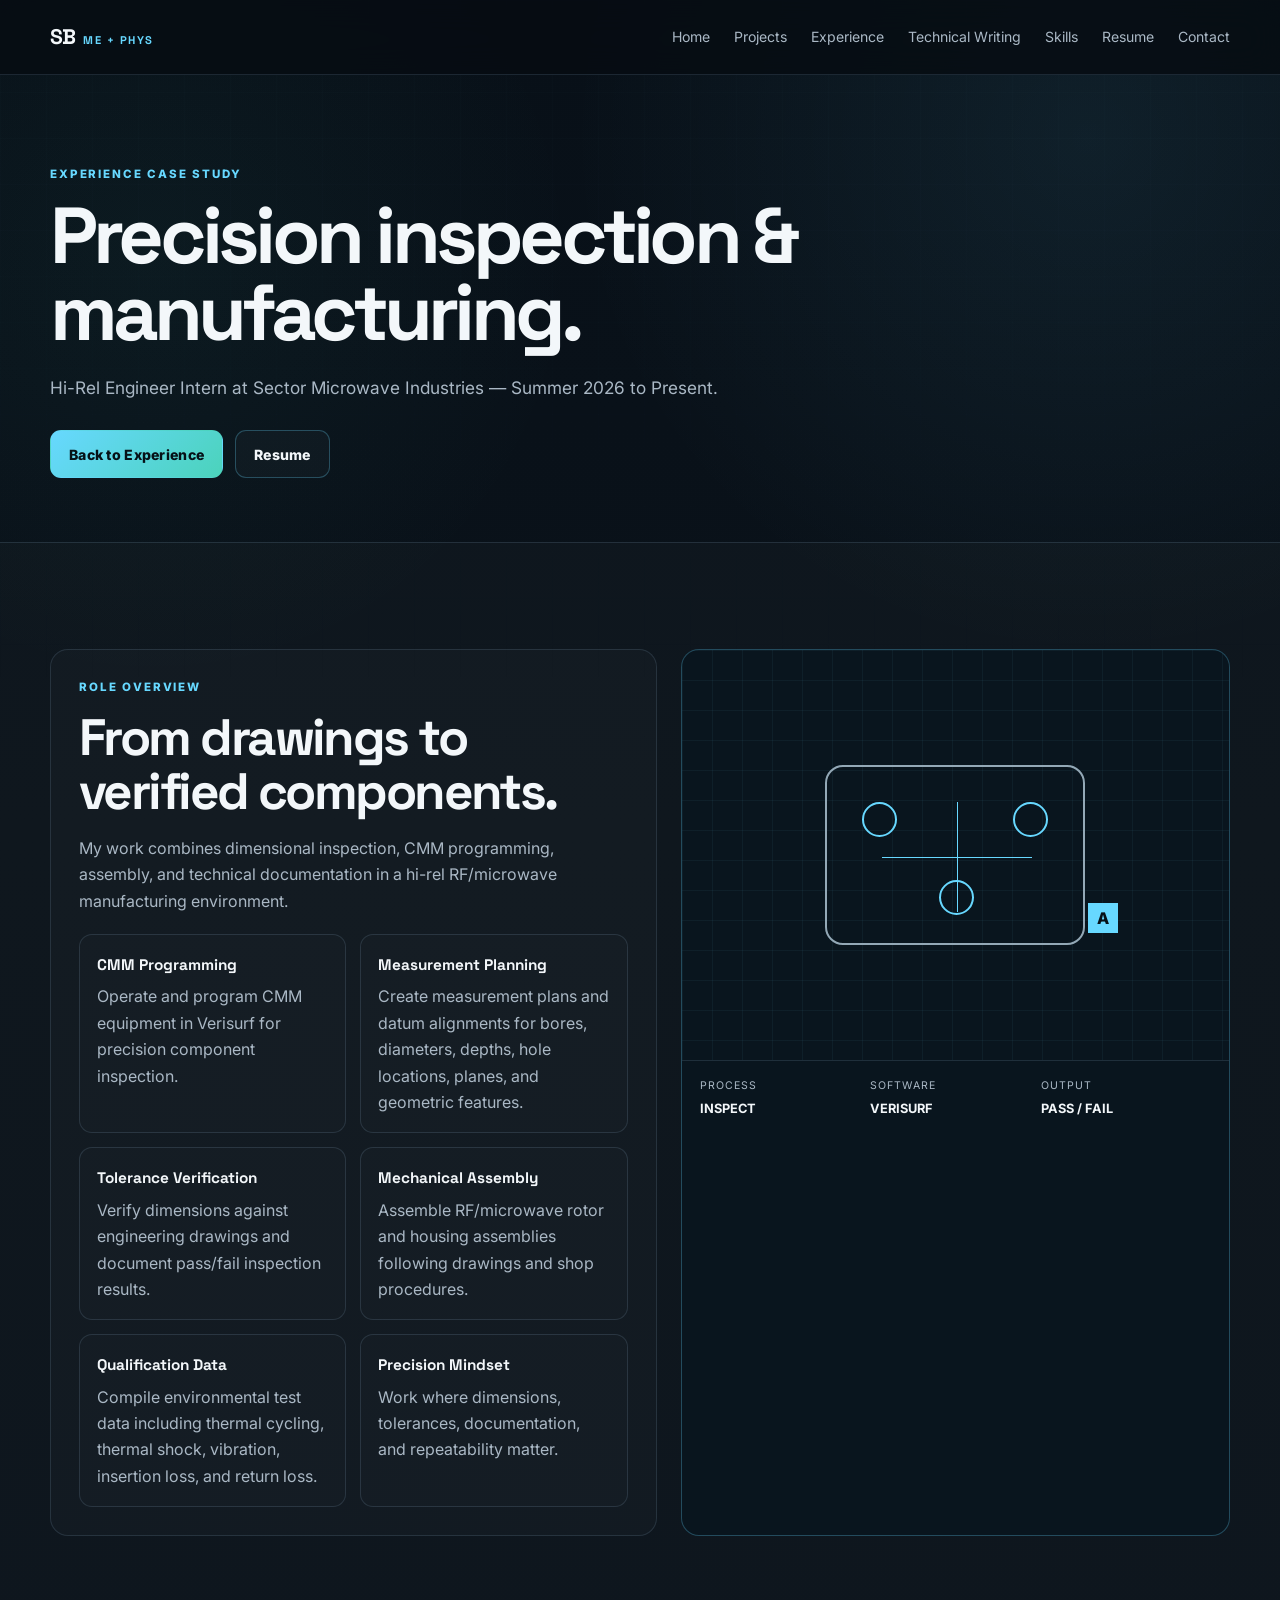
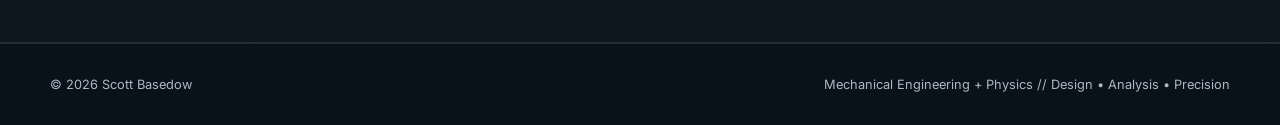
==== commit bcb80f23: "Add files via upload" ====
--- a/experience-sector.html
+++ b/experience-sector.html
@@ -2,7 +2,7 @@
 <a class="brand" href="index.html">SB<span>ME + PHYS</span></a>
 <button class="nav-toggle" aria-label="Toggle navigation" aria-expanded="false">☰</button>
 <div class="nav-links">
-<a href="index.html">Home</a><a href="projects.html">Projects</a><a href="experience.html">Experience</a><a href="technical-writing.html">Technical Writing</a><a href="index.html#skills">Skills</a><a href="resume.pdf" target="_blank">Résumé</a><a href="index.html#contact">Contact</a>
+<a href="index.html">Home</a><a href="projects.html">Projects</a><a href="experience.html">Experience</a><a href="technical-writing.html">Technical Writing</a><a href="index.html#skills">Skills</a><a href="resume.pdf" target="_blank">Resume</a><a href="index.html#contact">Contact</a>
 </div></nav></header><main>
-<section class="page-hero"><div class="container reveal"><p class="eyebrow">EXPERIENCE CASE STUDY</p><h1>Precision inspection & manufacturing.</h1><p class="lead">Hi-Rel Engineer Intern at Sector Microwave Industries — Summer 2026 to Present.</p><div class="btn-row"><a class="btn btn-primary" href="experience.html">Back to Experience</a><a class="btn" href="resume.pdf" target="_blank">Résumé</a></div></div></section>
+<section class="page-hero"><div class="container reveal"><p class="eyebrow">EXPERIENCE CASE STUDY</p><h1>Precision inspection & manufacturing.</h1><p class="lead">Hi-Rel Engineer Intern at Sector Microwave Industries — Summer 2026 to Present.</p><div class="btn-row"><a class="btn btn-primary" href="experience.html">Back to Experience</a><a class="btn" href="resume.pdf" target="_blank">Resume</a></div></div></section>
 <section class="section alt"><div class="container case-grid"><div class="info-panel reveal"><p class="eyebrow">ROLE OVERVIEW</p><h2>From drawings to verified components.</h2><p class="muted">My work combines dimensional inspection, CMM programming, assembly, and technical documentation in a hi-rel RF/microwave manufacturing environment.</p><div class="feature-grid"><div class="feature"><h4>CMM Programming</h4><p class="muted">Operate and program CMM equipment in Verisurf for precision component inspection.</p></div><div class="feature"><h4>Measurement Planning</h4><p class="muted">Create measurement plans and datum alignments for bores, diameters, depths, hole locations, planes, and geometric features.</p></div><div class="feature"><h4>Tolerance Verification</h4><p class="muted">Verify dimensions against engineering drawings and document pass/fail inspection results.</p></div><div class="feature"><h4>Mechanical Assembly</h4><p class="muted">Assemble RF/microwave rotor and housing assemblies following drawings and shop procedures.</p></div><div class="feature"><h4>Qualification Data</h4><p class="muted">Compile environmental test data including thermal cycling, thermal shock, vibration, insertion loss, and return loss.</p></div><div class="feature"><h4>Precision Mindset</h4><p class="muted">Work where dimensions, tolerances, documentation, and repeatability matter.</p></div></div></div><div class="inspection-panel reveal"><div class="inspection-screen"><div class="inspection-grid"></div><div class="part-outline"><span class="hole h1"></span><span class="hole h2"></span><span class="hole h3"></span><span class="datum-mark">A</span><span class="measure-line ml1"></span><span class="measure-line ml2"></span></div></div><div class="instrument-readout"><div><span>PROCESS</span><strong>INSPECT</strong></div><div><span>SOFTWARE</span><strong>VERISURF</strong></div><div><span>OUTPUT</span><strong>PASS / FAIL</strong></div></div></div></div></section></main><footer><div class="container footer-inner"><span>© <span id="year"></span> Scott Basedow</span><span>Mechanical Engineering + Physics // Design • Analysis • Precision</span></div></footer><script src="script.js"></script></body></html>
--- a/style.css
+++ b/style.css
@@ -15,3 +15,232 @@
 footer{padding:30px 0;border-top:1px solid var(--line);color:var(--muted);font-size:.8rem}.footer-inner{display:flex;justify-content:space-between;gap:20px}.reveal{opacity:0;transform:translateY(17px);transition:opacity .65s ease,transform .65s ease}.reveal.visible{opacity:1;transform:none}
 @media(max-width:1020px){.hero-grid,.split-about,.case-grid,.project-main,.writing-layout,.project-hero-grid{grid-template-columns:1fr}.achievement-grid{grid-template-columns:1fr 1fr}.home-work-grid{grid-template-columns:1fr}.feature-work{grid-row:auto}.skill-groups,.edu-final-grid,.education-grid,.cards,.additional-cards,.gallery-grid,.drawing-grid{grid-template-columns:1fr 1fr}.contact-final,.contact-box{grid-template-columns:1fr}}
 @media(max-width:720px){.container{width:min(100% - 24px,1180px)}.nav-toggle{display:block}.nav-links{display:none;position:absolute;top:74px;left:0;right:0;flex-direction:column;gap:15px;padding:20px;background:#09131c;border-bottom:1px solid var(--line)}.nav-links.open{display:flex}.hero{padding:64px 0}h1{font-size:2.95rem}.engineering-graphic{height:340px}.achievement-grid,.skill-groups,.edu-final-grid,.education-grid,.cards,.additional-cards,.gallery-grid,.drawing-grid,.value-flow,.feature-grid{grid-template-columns:1fr}.achievement-grid div{border-right:0;border-bottom:1px solid var(--line)}.experience-wide{grid-template-columns:1fr}.work-card img,.thumb,.gallery-card img,.drawing-card img{height:auto}.activities-line{align-items:flex-start}.footer-inner{flex-direction:column}}
+
+
+/* Final fixed visual refinements */
+.portfolio-preview{
+  border:1px solid var(--line2);
+  border-radius:22px;
+  overflow:hidden;
+  background:linear-gradient(145deg,#101d28,#0a151e);
+  box-shadow:var(--shadow)
+}
+.portfolio-preview .panel-head{border-bottom:1px solid var(--line)}
+.preview-image-wrap{position:relative;background:#344358;overflow:hidden}
+.preview-rover{width:100%;aspect-ratio:16/10;object-fit:cover;object-position:center}
+.preview-badge{
+  position:absolute;left:16px;bottom:16px;padding:7px 10px;border:1px solid rgba(103,216,255,.35);
+  border-radius:999px;background:rgba(6,15,22,.82);backdrop-filter:blur(7px);color:#ddf7ff;
+  font-size:.68rem;font-weight:800;letter-spacing:.11em
+}
+.preview-meta{display:grid;grid-template-columns:repeat(3,1fr);border-top:1px solid var(--line)}
+.preview-meta div{padding:15px 16px;border-right:1px solid var(--line)}
+.preview-meta div:last-child{border-right:0}
+.preview-meta span,.preview-meta strong{display:block}
+.preview-meta span{color:var(--accent);font-size:.65rem;font-weight:800;letter-spacing:.11em;margin-bottom:4px}
+.preview-meta strong{font-size:.79rem}
+.preview-link{display:flex;justify-content:space-between;align-items:center;padding:15px 17px;border-top:1px solid var(--line);color:#dff7ff;font-size:.82rem;font-weight:700}
+.preview-link:hover{background:rgba(103,216,255,.045)}
+.drawing-card img{
+  width:100%;
+  height:250px;
+  object-fit:contain !important;
+  object-position:center;
+  background:#f4f4f4;
+  padding:7px;
+}
+.gallery-card img{object-fit:cover}
+@media(max-width:720px){
+  .preview-meta{grid-template-columns:1fr}
+  .preview-meta div{border-right:0;border-bottom:1px solid var(--line)}
+  .preview-meta div:last-child{border-bottom:0}
+  .drawing-card img{height:auto}
+}
+
+
+/* Ultimate homepage: clear engineering workflow graphic */
+.workflow-panel{
+  border:1px solid var(--line2);
+  border-radius:22px;
+  background:linear-gradient(145deg,rgba(16,29,41,.96),rgba(8,17,25,.98));
+  overflow:hidden;
+  box-shadow:var(--shadow)
+}
+.workflow-panel .panel-head{border-bottom:1px solid var(--line)}
+.workflow-canvas{
+  background-image:
+    linear-gradient(rgba(103,216,255,.035) 1px,transparent 1px),
+    linear-gradient(90deg,rgba(103,216,255,.035) 1px,transparent 1px);
+  background-size:28px 28px;
+  padding:14px
+}
+.workflow-svg{width:100%;height:auto;display:block}
+.workflow-lines path{
+  fill:none;
+  stroke:rgba(154,181,200,.38);
+  stroke-width:2;
+  stroke-dasharray:5 7
+}
+.arrow-head{fill:#7a909f}
+.workflow-node rect{
+  fill:rgba(5,13,20,.82);
+  stroke:rgba(145,181,209,.22);
+  stroke-width:1
+}
+.workflow-node .node-number{
+  fill:var(--accent);
+  font-family:Inter,sans-serif;
+  font-size:11px;
+  font-weight:800;
+  letter-spacing:1.6px
+}
+.workflow-node .node-title{
+  fill:#f3f7fa;
+  font-family:'Space Grotesk',sans-serif;
+  font-size:17px;
+  font-weight:700;
+  letter-spacing:.6px
+}
+.workflow-node .node-sub{
+  fill:#aab8c5;
+  font-family:Inter,sans-serif;
+  font-size:10.5px
+}
+.center-ring.outer{
+  fill:rgba(11,23,33,.76);
+  stroke:rgba(103,216,255,.5);
+  stroke-width:1.5;
+  stroke-dasharray:5 6;
+  transform-origin:316px 221px;
+  animation:workflowSpin 28s linear infinite
+}
+.center-ring.inner{
+  fill:#09151e;
+  stroke:rgba(155,178,195,.34);
+  stroke-width:12
+}
+.center-ticks{
+  stroke:rgba(103,216,255,.35);
+  stroke-width:1.5
+}
+.center-small{
+  fill:#eef7fa;
+  font-family:'Space Grotesk',sans-serif;
+  font-size:9.5px;
+  font-weight:700;
+  letter-spacing:.7px
+}
+.center-plus{
+  fill:var(--accent);
+  font-family:'Space Grotesk',sans-serif;
+  font-size:17px;
+  font-weight:700
+}
+.workflow-foot{
+  display:flex;
+  align-items:center;
+  justify-content:center;
+  gap:9px;
+  flex-wrap:wrap;
+  padding:14px 16px;
+  border-top:1px solid var(--line);
+  color:var(--muted);
+  font-size:.69rem;
+  letter-spacing:.03em
+}
+.workflow-foot b{color:#e9f6fa}
+@keyframes workflowSpin{to{transform:rotate(360deg)}}
+
+.profile-strengths{
+  display:grid;
+  grid-template-columns:1fr 1fr;
+  gap:12px;
+  margin-top:26px
+}
+.profile-strengths div{
+  padding:16px 17px;
+  border:1px solid var(--line);
+  border-radius:14px;
+  background:rgba(255,255,255,.017)
+}
+.profile-strengths span,.profile-strengths b{display:block}
+.profile-strengths span{
+  color:var(--accent);
+  font-size:.65rem;
+  font-weight:800;
+  letter-spacing:.11em;
+  margin-bottom:5px
+}
+.profile-strengths b{
+  color:#dbe7ed;
+  font-size:.79rem;
+  line-height:1.45
+}
+
+@media(prefers-reduced-motion:reduce){
+  .center-ring.outer{animation:none}
+}
+@media(max-width:720px){
+  .workflow-canvas{padding:5px}
+  .workflow-foot{justify-content:flex-start}
+  .profile-strengths{grid-template-columns:1fr}
+}
+
+
+/* Polished final: instrumentation card */
+.professional-scope{
+  height:230px;
+  display:flex;
+  flex-direction:column;
+  background:#07141c;
+  color:var(--accent);
+  position:relative;
+  overflow:hidden
+}
+.scope-topbar,.scope-readout{
+  display:flex;
+  justify-content:space-between;
+  align-items:center;
+  padding:8px 12px;
+  color:#abc0ce;
+  font-size:.62rem;
+  letter-spacing:.08em;
+  border-bottom:1px solid rgba(103,216,255,.11);
+  background:rgba(5,13,20,.9)
+}
+.scope-readout{
+  border-top:1px solid rgba(103,216,255,.11);
+  border-bottom:0;
+  margin-top:auto
+}
+.scope-svg{
+  width:100%;
+  flex:1;
+  min-height:0;
+  display:block
+}
+.scope-major-grid path{
+  stroke:rgba(103,216,255,.09);
+  stroke-width:1
+}
+.scope-axis path{
+  stroke:rgba(167,194,210,.18);
+  stroke-width:1
+}
+.scope-signal{
+  fill:none;
+  stroke:var(--accent);
+  stroke-width:4;
+  vector-effect:non-scaling-stroke;
+  filter:drop-shadow(0 0 5px rgba(103,216,255,.22))
+}
+.scope-cursors path{
+  stroke:rgba(73,214,189,.42);
+  stroke-width:1;
+  stroke-dasharray:5 5
+}
+
+/* Ensure Technical Writing cards read like polished portfolio content */
+.technical-deliverable-card h3{
+  margin-bottom:10px
+}
